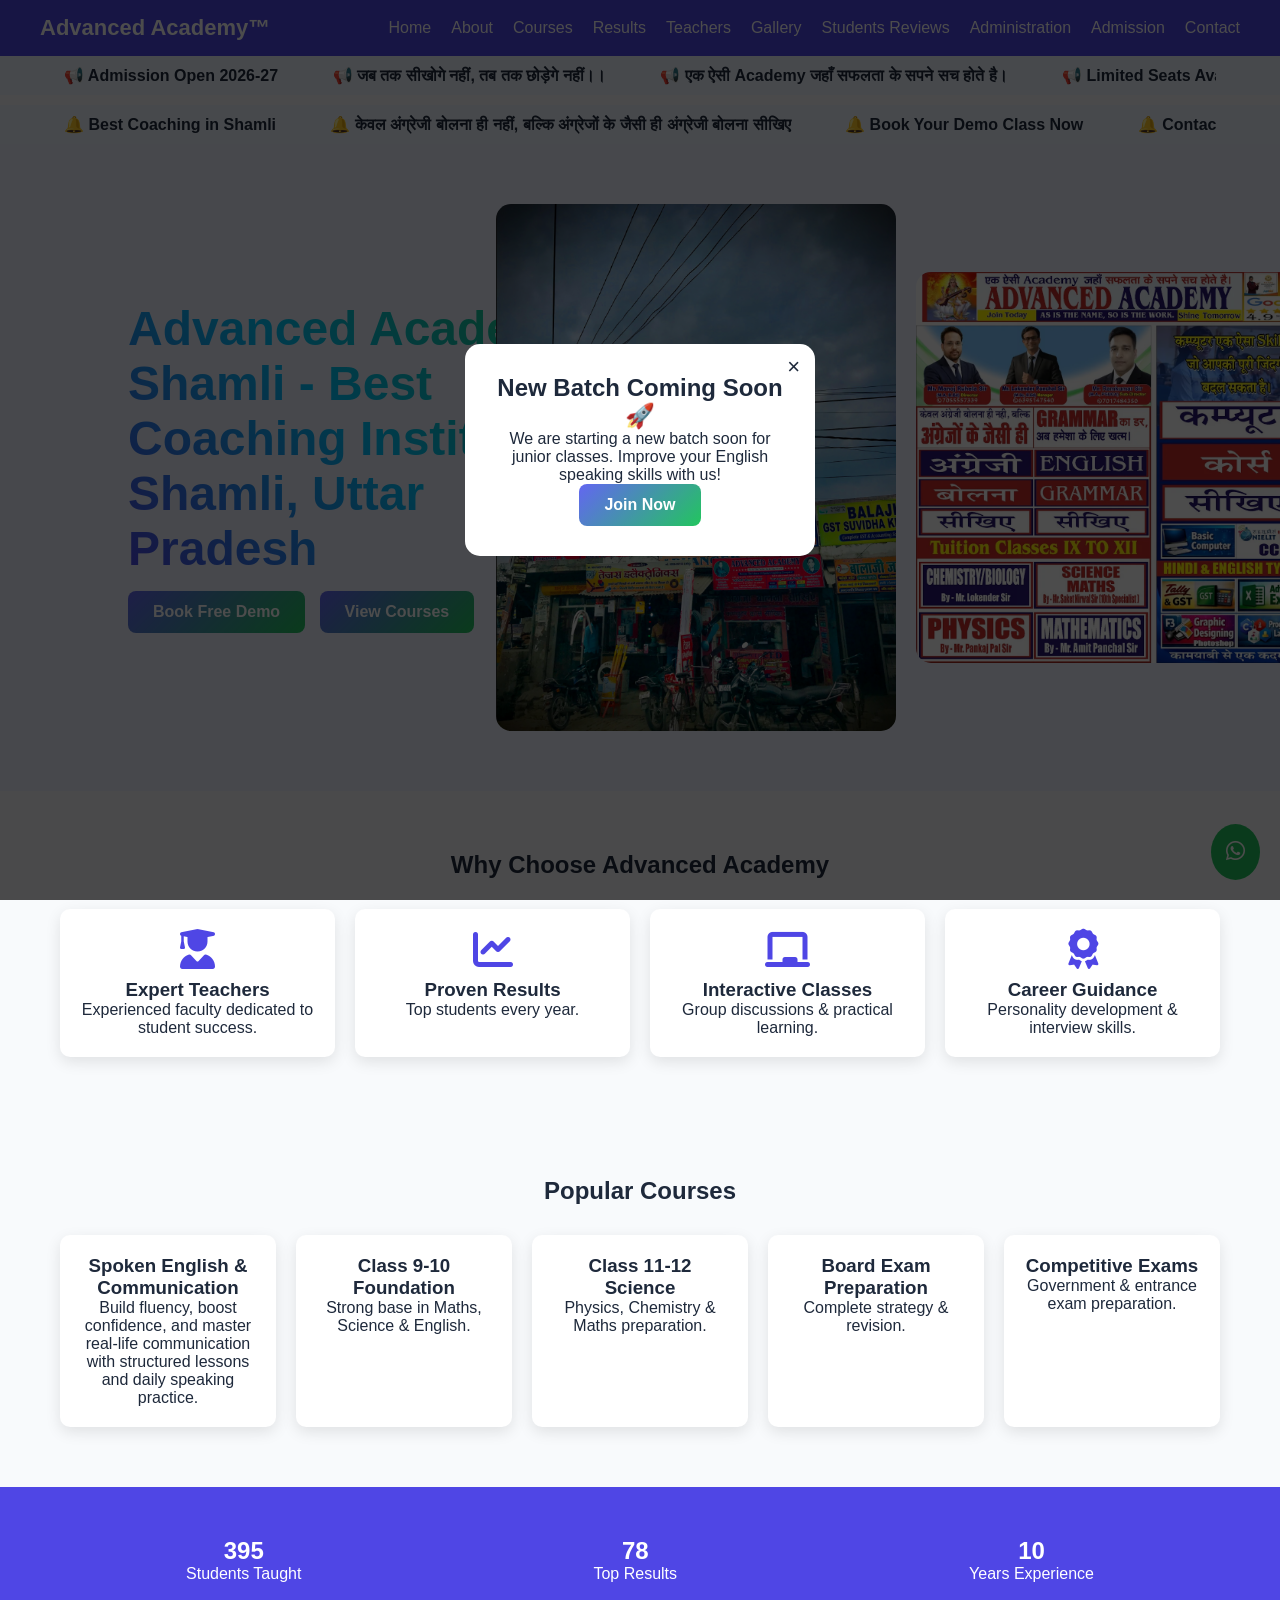
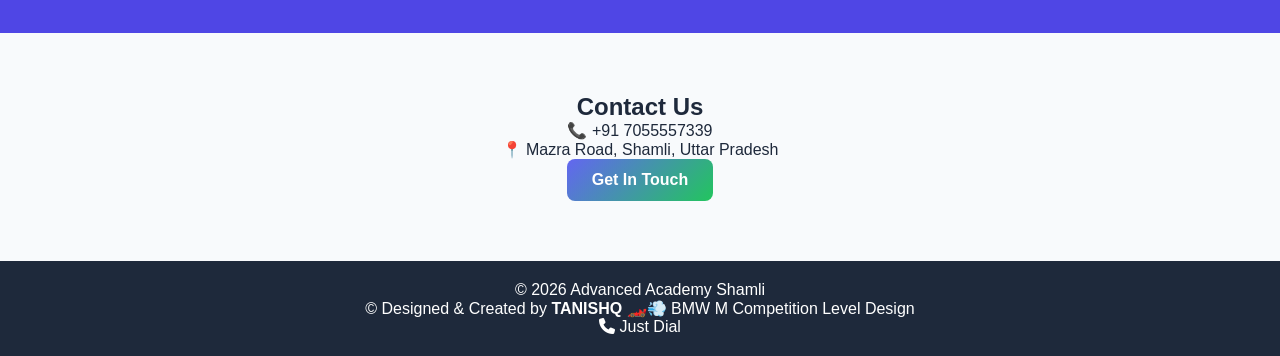
==== index.html @ 12f502f5 "Update index.html" ====
<!DOCTYPE html>
<html lang="en">
<head>
<meta charset="UTF-8">
<meta name="viewport" content="width=device-width, initial-scale=1.0">

<meta name="description" content="Advanced Academy Shamli - Best coaching institute for classes 9 to 12 and competitive exams.">

<meta name="google-site-verification" content="OuYR-eu_5xxOOorzbn_TP1UIHD2GacmE6KH_-RIIfJg" />
<link rel="icon" href="cropped%20(1).jpg" type="image/jpeg">
<link rel="stylesheet" href="css/style.css">
<link rel="stylesheet" href="https://cdnjs.cloudflare.com/ajax/libs/font-awesome/6.5.0/css/all.min.css">

<title>Advanced Academy Shamli™</title>

<style>

/* ===== GLOBAL ===== */
body {
  font-family: 'Poppins', sans-serif;
  scroll-behavior: smooth;
}

/* ===== NAVBAR GLASS ===== */
.navbar {
  background: #4F46E5;
  backdrop-filter: none;
}

/* ===== BUTTON UPGRADE ===== */
.btn {
  background: linear-gradient(135deg,#6366F1,#22C55E);
  color: #fff;
  border: none;
  transition: 0.3s;
}
.btn:hover {
  transform: scale(1.05);
  box-shadow: 0 10px 25px rgba(0,0,0,0.3);
}

/* ===== CARD HOVER ===== */
.card, .course-card {
  transition: 0.3s;
}
.card:hover, .course-card:hover {
  transform: translateY(-8px);
  box-shadow: 0 15px 30px rgba(0,0,0,0.2);
}

/* ===== HERO ANIMATION ===== */
.hero-text {
  animation: fadeUp 1s ease;
}
@keyframes fadeUp {
  from {opacity:0; transform:translateY(30px);}
  to {opacity:1; transform:translateY(0);}
}

/* ===== POPUP ===== */
.ad-popup {
  position: fixed;
  top: 0;
  left: 0;
  width: 100%;
  height: 100%;
  background: rgba(0,0,0,0.7);
  display: none;
  justify-content: center;
  align-items: center;
  z-index: 9999;
}
.ad-box {
  background: #fff;
  padding: 30px;
  border-radius: 15px;
  width: 350px;
  text-align: center;
  position: relative;
  animation: popupFade 0.5s ease;
}
.close-btn {
  position: absolute;
  top: 10px;
  right: 15px;
  font-size: 22px;
  cursor: pointer;
}
@keyframes popupFade {
  from {transform: scale(0.7); opacity: 0;}
  to {transform: scale(1); opacity: 1;}
}

</style>

</head>

<body>

<!-- QUANTUM LOADER -->
<div id="quantum-loader">
<h1>Advanced Academy Loading...</h1>
</div>

<!-- NAVBAR -->
<header>
<nav class="navbar">
<div class="logo">Advanced Academy™</div>

<ul class="nav-links">
<li><a href="index.html">Home</a></li>
<li><a href="about.html">About</a></li>
<li><a href="courses.html">Courses</a></li>
<li><a href="results.html">Results</a></li>
<li><a href="teachers.html">Teachers</a></li>
<li><a href="gallery.html">Gallery</a></li>
<li><a href="reviews.html">Students Reviews</a></li>
<li><a href="Administration.html">Administration</a></li>
<li><a href="admission.html">Admission</a></li>
<li><a href="contact.html">Contact</a></li>
</ul>

<div class="hamburger"><i class="fas fa-bars"></i></div>
</nav>
</header>

<!-- TICKER -->
<div class="ticker-wrapper top">
<div class="ticker left">
<div class="ticker-track">
<span>📢 Admission Open 2026-27</span>
<span>📢 जब तक सीखोगे नहीं, तब तक छोड़ेगे नहीं।।</span>
<span>📢 एक ऐसी Academy जहाँ सफलता के सपने सच होते है।</span>
<span>📢 Limited Seats Available</span>
<span>📢 English Speaking Practice Daily </span>
</div>
</div>
</div>

<div class="ticker-wrapper bottom">
<div class="ticker right">
<div class="ticker-track">
<span>🔔 Best Coaching in Shamli</span>
<span>🔔 केवल अंग्रेजी बोलना ही नहीं, बल्कि अंग्रेजों के जैसी ही अंग्रेजी बोलना सीखिए</span>
<span>🔔 Book Your Demo Class Now</span>
<span>🔔 Contact: +91 7055557339</span>
</div>
</div>
</div>

<!-- HERO -->
<section class="hero">
<div class="hero-text">
<h1>Advanced Academy Shamli - Best Coaching Institute in Shamli, Uttar Pradesh</h1>
<a href="admission.html" class="btn">Book Free Demo</a>
<a href="courses.html" class="btn secondary">View Courses</a>
</div>

<div class="hero-image">
<img src="hero.jpg.png" alt="Advanced Academy">
<img src="advanced academy 2.webp" alt="Advanced Academy">
</div>
</section>

<!-- FEATURES -->
<section class="features">
<h2>Why Choose Advanced Academy</h2>
<div class="feature-grid">
<div class="card"><i class="fas fa-user-graduate"></i><h3>Expert Teachers</h3><p>Experienced faculty dedicated to student success.</p></div>
<div class="card"><i class="fas fa-chart-line"></i><h3>Proven Results</h3><p>Top students every year.</p></div>
<div class="card"><i class="fas fa-chalkboard"></i><h3>Interactive Classes</h3><p>Group discussions & practical learning.</p></div>
<div class="card"><i class="fas fa-award"></i><h3>Career Guidance</h3><p>Personality development & interview skills.</p></div>
</div>
</section>

<!-- COURSES -->
<section class="courses">
<h2>Popular Courses</h2>
<div class="course-grid">
<div class="course-card">
<h3>Spoken English & Communication</h3>
<p>
Build fluency, boost confidence, and master real-life communication with
structured lessons and daily speaking practice.
</p>
</div>
<div class="course-card"><h3>Class 9-10 Foundation</h3><p>Strong base in Maths, Science & English.</p></div>
<div class="course-card"><h3>Class 11-12 Science</h3><p>Physics, Chemistry & Maths preparation.</p></div>
<div class="course-card"><h3>Board Exam Preparation</h3><p>Complete strategy & revision.</p></div>
<div class="course-card"><h3>Competitive Exams</h3><p>Government & entrance exam preparation.</p></div>
</div>
</section>

<!-- STATS -->
<section class="stats">
<div class="stat"><h2 class="counter" data-target="1000">0</h2><p>Students Taught</p></div>
<div class="stat"><h2 class="counter" data-target="100">0</h2><p>Top Results</p></div>
<div class="stat"><h2 class="counter" data-target="10">0</h2><p>Years Experience</p></div>
</section>

<!-- CONTACT -->
<section class="contact">
<h2>Contact Us</h2>
<p>📞 +91 7055557339</p>
<p>📍 Mazra Road, Shamli, Uttar Pradesh</p>
<a class="btn" href="contact.html">Get In Touch</a>
</section>

<!-- FOOTER -->
<footer>
<p>© 2026 Advanced Academy Shamli</p>
<p>© Designed & Created by <strong>TANISHQ</strong> 🏎️💨 BMW M Competition Level Design</p>
<div class="social">
<a href="https://www.justdial.com/Shamli/Advanced-English-Academy-Near-Post-Office-Shamli/9999PX131-X131-250630195957-W7D9_BZDET" target="_blank">
<i class="fas fa-phone"></i> Just Dial
</a>
</div>
</footer>

<!-- WHATSAPP BUTTON (PRESERVED) -->
<a href="https://wa.me/917055557339" class="whatsapp">
<i class="fab fa-whatsapp"></i>
</a>

<!-- POPUP -->
<div id="ad-popup" class="ad-popup">
  <div class="ad-box">
    <span class="close-btn">&times;</span>
    <h2>New Batch Coming Soon 🚀</h2>
    <p>
      We are starting a new batch soon for junior classes.
      Improve your English speaking skills with us!
    </p>
    <a href="admission.html" class="btn">Join Now</a>
  </div>
</div>

<!-- JS -->
<script src="js/script.js"></script>

<script>
// Loader + Popup
window.addEventListener('load', () => {

  const loader = document.getElementById('quantum-loader');
  loader.style.opacity = '0';

  setTimeout(() => {
    loader.style.display = 'none';
  }, 500);

  setTimeout(() => {
    document.getElementById('ad-popup').style.display = 'flex';
  }, 1200);
});

// Close popup
document.querySelector('.close-btn').addEventListener('click', () => {
  document.getElementById('ad-popup').style.display = 'none';
});
</script>

</body>
</html>
---- css/style.css ----
/* ===== GENERAL RESET ===== */
*{margin:0;padding:0;box-sizing:border-box;font-family:Arial,sans-serif;}
body{background:#F8FAFC;color:#1E293B;}

/* ===== LOADER ===== */
#loader{
  position:fixed;width:100%;height:100%;background:white;
  display:flex;justify-content:center;align-items:center;font-size:30px;z-index:1000;
}

/* ===== QUANTUM LOADER ===== */
#quantum-loader {
  position: fixed;
  top:0; left:0;
  width: 100%;
  height: 100%;
  background: #1e1e2f;
  display: flex;
  justify-content: center;
  align-items: center;
  z-index: 1000;
  flex-direction: column;
  color: #fff;
  font-family: 'Poppins', sans-serif;
  overflow: hidden;
  opacity: 1;
  transition: opacity 0.5s ease;
}
#quantum-loader h1 {
  font-size: 2.5rem;
  text-align: center;
  background: linear-gradient(45deg, #4F46E5, #00c6ff, #22c55e);
  background-clip: text;
  -webkit-background-clip: text;
  color: transparent;
  animation: textGlow 2s infinite alternate;
}
@keyframes textGlow {
  0% { filter: drop-shadow(0 0 5px #4F46E5); }
  50% { filter: drop-shadow(0 0 20px #00c6ff); }
  100% { filter: drop-shadow(0 0 15px #22c55e); }
}
#quantum-loader::before, #quantum-loader::after {
  content: '';
  position: absolute;
  border: 3px solid #4F46E5;
  width: 100px;
  height: 100px;
  border-radius: 50%;
  animation: spin 2s linear infinite;
}
#quantum-loader::after{
  border-color: #00c6ff;
  width:150px;height:150px;
  animation-duration:3s;
}
@keyframes spin {0%{transform:rotate(0deg);}100%{transform:rotate(360deg);}}

/* ===== NAVBAR ===== */
.navbar{display:flex;justify-content:space-between;align-items:center;padding:15px 40px;background:#4F46E5;color:white;position:sticky;top:0;z-index:100;}
.logo{font-size:22px;font-weight:bold;}
.nav-links{display:flex;list-style:none;z-index:99;}
.nav-links li{margin-left:20px;}
.nav-links a{color:white;text-decoration:none;position:relative;}
.nav-links a::after{content:'';width:0%;height:2px;background:white;position:absolute;left:0;bottom:-5px;transition:0.3s;}
.nav-links a:hover::after{width:100%;}
.hamburger{display:none;font-size:28px;cursor:pointer;color:white;}

/* ===== HERO SECTION ===== */
.hero {display:flex;align-items:center;justify-content:space-between;padding:60px 10%;gap:40px;background:#EEF2FF;flex-wrap:wrap;position:relative;}
.hero-text {flex:1 1 400px;max-width:500px;}
.hero-text h1 {
  font-size:48px;margin-bottom:15px;
  background: linear-gradient(45deg,#4F46E5,#00c6ff,#22c55e);
  -webkit-background-clip:text;color:transparent;
  animation:textGlow 2s infinite alternate;
}
.hero-image {flex:1 1 400px;display:flex;justify-content:center;align-items:center;gap:20px;}
.hero-image img {width:100%;max-width:400px;border-radius:15px;transition:0.3s;}
.hero-image img:hover{transform:scale(1.03);}

/* ===== TICKER ===== */
.ticker-wrapper{overflow:hidden;padding:10px 5%;background:#EFF6FF;width:100%;position:relative;z-index:1;}
.ticker-wrapper.top{margin-bottom:10px;}
.ticker-wrapper.bottom{margin-top:10px;}
.ticker{width:100%;overflow:hidden;white-space:nowrap;}
.ticker-track{display:inline-block;animation:scroll-left 30s linear infinite;}
.ticker.left .ticker-track{animation-direction:normal;}
.ticker.right .ticker-track{animation-direction:reverse;}
.ticker span{display:inline-block;margin-right:50px;font-weight:bold;color:#1E293B;}
@keyframes scroll-left{0%{transform:translateX(100%);}100%{transform:translateX(-100%);}}

/* ===== BUTTONS ===== */
.btn{display:inline-block;background:#4F46E5;color:white;padding:12px 25px;border-radius:8px;text-decoration:none;font-weight:bold;transition:0.3s;}
.btn:hover{background:#4338CA;}
.secondary{background:#0EA5E9;margin-left:10px;}
.secondary:hover{background:#0284C7;}

/* ===== FEATURES / COURSES ===== */
.features,.courses{padding:60px;text-align:center;}
.feature-grid,.course-grid{display:grid;grid-template-columns:repeat(auto-fit,minmax(200px,1fr));gap:20px;margin-top:30px;}
.card,.course-card{background:white;padding:20px;border-radius:10px;box-shadow:0 5px 15px rgba(0,0,0,0.1);transition:0.3s;}
.card:hover,.course-card:hover{transform:translateY(-8px);box-shadow:0 10px 25px rgba(0,0,0,0.15);}
.card i{font-size:40px;color:#4F46E5;margin-bottom:10px;}

/* ===== STATS ===== */
.stats{display:flex;justify-content:space-around;padding:50px;background:#4F46E5;color:white;text-align:center;flex-wrap:wrap;gap:20px;}

/* ===== CONTACT / FOOTER ===== */
.contact{padding:60px;text-align:center;}
footer{background:#1E293B;color:white;text-align:center;padding:20px;}
footer a{color:white;text-decoration:none;margin:0 10px;}

/* ===== WHATSAPP ===== */
.whatsapp{position:fixed;bottom:20px;right:20px;background:#22C55E;color:white;padding:15px;border-radius:50%;font-size:22px;animation:float 2s infinite;}
@keyframes float{0%{transform:translateY(0);}50%{transform:translateY(-8px);}100%{transform:translateY(0);}}

/* ===== FACULTY ===== */
.faculty{padding:60px 20px;text-align:center;background:linear-gradient(to right,#eef2f3,#ffffff);}
.faculty h2{font-size:34px;margin-bottom:40px;font-weight:bold;letter-spacing:1px;}
.faculty-grid{display:grid;grid-template-columns:repeat(auto-fit,minmax(260px,1fr));gap:25px;}
.faculty-card{background:rgba(255,255,255,0.9);backdrop-filter:blur(8px);border-radius:15px;overflow:hidden;box-shadow:0 6px 20px rgba(0,0,0,0.12);transition:0.5s;position:relative;opacity:0;transform:translateY(30px);animation:fadeUp 0.8s forwards;}
.faculty-card:nth-child(1){animation-delay:0.2s;}
.faculty-card:nth-child(2){animation-delay:0.4s;}
.faculty-card:nth-child(3){animation-delay:0.6s;}
@keyframes fadeUp{to{opacity:1;transform:translateY(0);}}
.faculty-card img{width:100%;max-width:400px;height:400px;object-fit:contain;object-position:center center;border-bottom:3px solid #007bff;border-radius:15px 15px 0 0;transition:0.4s;}
.faculty-card img:hover{transform:scale(1.05);}
.faculty-card h3{margin:15px 0 5px;font-size:20px;font-weight:bold;}
.faculty-card p{padding:0 15px 20px;font-size:14px;color:#555;line-height:1.6;}
.director{grid-column:span 2;background:linear-gradient(135deg,#007bff,#00c6ff);color:#fff;}
.director h3,.director p{color:#fff;}
.badge{position:absolute;top:15px;left:15px;background:gold;color:#000;padding:5px 12px;font-size:12px;border-radius:20px;font-weight:bold;}

/* ===== ABOUT / RESULTS ===== */
.about-section{max-width:1000px;margin:0 auto;padding:50px 20px;font-family:'Roboto',sans-serif;color:#222;}
.about-section h1{text-align:center;font-family:'Poppins',sans-serif;font-size:2.8rem;margin-bottom:50px;color:#111;}
.about-box{position:relative;background:#fff;padding:35px 30px;border-radius:20px;box-shadow:0 8px 20px rgba(0,0,0,0.1);margin:30px 0;transition:transform 0.4s,box-shadow 0.4s;overflow:hidden;}
.about-box:hover{transform:translateY(-8px);box-shadow:0 15px 40px rgba(0,0,0,0.25);}
.rgb-light{width:18px;height:18px;border-radius:50%;position:absolute;top:20px;right:20px;background:red;box-shadow:0 0 15px red,0 0 30px red;animation:rgbBlink 2s infinite,rgbGlow 2s infinite;}
@keyframes rgbBlink{0%{background:red;}33%{background:green;}66%{background:blue;}100%{background:red;}}
@keyframes rgbGlow{0%{box-shadow:0 0 15px red,0 0 30px red;}33%{box-shadow:0 0 15px green,0 0 30px green;}66%{box-shadow:0 0 15px blue,0 0 30px blue;}100%{box-shadow:0 0 15px red,0 0 30px red;}}
.about-box h2{margin-bottom:15px;font-family:'Poppins',sans-serif;color:#111;}
.about-box p{line-height:1.7;font-size:16.5px;color:#333;}
.fade-in{opacity:0;transform:translateY(30px);animation:fadeInUp 1s forwards;}
.fade-in:nth-child(1){animation-delay:0.2s;}
.fade-in:nth-child(2){animation-delay:0.4s;}
.fade-in:nth-child(3){animation-delay:0.6s;}
.fade-in:nth-child(4){animation-delay:0.8s;}
.fade-in:nth-child(5){animation-delay:1s;}
@keyframes fadeInUp{to{opacity:1;transform:translateY(0);}}

.results-coming-soon{max-width:900px;margin:0 auto;padding:40px 20px;text-align:center;font-family:'Arial',sans-serif;}
.banner h1{font-size:2.5rem;color:#1a1a1a;margin-bottom:10px;}
.banner .intro{font-size:1rem;color:#555;margin-bottom:30px;}
.blinking-lights .light{display:inline-block;width:15px;height:15px;margin:0 5px;border-radius:50%;background-color:red;animation:blink 1s infinite alternate;}
.blinking-lights .blue{background-color:blue;animation-delay:0.5s;}
@keyframes blink{0%{opacity:0.2;transform:scale(0.8);}50%{opacity:1;transform:scale(1.2);}100%{opacity:0.2;transform:scale(0.8);}}
.results-grid{display:grid;grid-template-columns:repeat(auto-fit,minmax(200px,1fr));gap:20px;}
.result-card{background:#f5f5f5;padding:25px 15px;border-radius:12px;box-shadow:0 4px 15px rgba(0,0,0,0.1);transition:transform 0.3s ease,box-shadow 0.3s ease;}
.result-card.placeholder{opacity:0.6;font-style:italic;color:#999;}
.result-card:hover{transform:translateY(-5px);box-shadow:0 6px 20px rgba(0,0,0,0.15);}
.result-card h3{margin-bottom:10px;color:#333;font-size:1.4rem;}
.result-card .score{font-weight:bold;color:#007BFF;font-size:1.2rem;}
.result-card .remark{margin-top:8px;font-size:0.95rem;color:#666;}

/* ===== MOBILE FIX ===== */
@media(max-width:768px){
  .hero{flex-direction:column;text-align:center;padding:40px 5%;}
  .hero-image img{width:100%;margin-top:20px;}
  .nav-links{flex-direction:column;background:#4F46E5;position:absolute;top:60px;right:-100%;width:220px;transition:0.3s;}
  .nav-links.active{right:0;}
  .nav-links li{margin:15px 0;}
  .hamburger{display:block;}
  .ticker-track{animation-duration:25s;}
  .ticker span{margin-right:30px;font-size:14px;}
  .faculty-card img{height:300px;}
  .director{grid-column:span 1;}
}
/* Hover lift animation */
.faculty-card:hover {
  transform: translateY(-8px);
  box-shadow: 0 12px 20px rgba(0,0,0,0.2);
}

/* Smooth transition */
.faculty-card {
  transition: all 0.3s ease;
}

/* Director Golden Upgrade */
.faculty-card.director {
  background: linear-gradient(135deg, #FFD700, #FFC107);
  color: #333;
}

.faculty-card.director .badge {
  background: #333;
  color: #FFD700;
  font-weight: bold;
}
/* Image zoom */
.faculty-card:hover img {
  transform: scale(1.05);
  transition: 0.3s;
}
/* Hero Director Card */
.faculty-card.hero {
  background: linear-gradient(135deg, #FFD700, #FFC107); /* golden gradient */
  color: #333;
  position: relative;
  border-radius: 20px;
  padding: 40px 30px;
  box-shadow: 0 10px 30px rgba(255, 215, 0, 0.6), 0 0 60px rgba(255, 215, 0, 0.2);
  transition: transform 0.4s, box-shadow 0.4s;
}

/* Hover effect */
.faculty-card.hero:hover {
  transform: scale(1.05) translateY(-10px);
  box-shadow: 0 15px 40px rgba(255, 215, 0, 0.8), 0 0 80px rgba(255, 215, 0, 0.3);
}

/* Crown Icon */
.faculty-card.hero .crown {
  position: absolute;
  top: -20px;
  left: 50%;
  transform: translateX(-50%);
  font-size: 2rem;
  color: #FFD700;
  text-shadow: 0 0 8px #FFD700;
  animation: crown-bounce 2s infinite;
}

/* Crown Bounce Animation */
@keyframes crown-bounce {
  0%, 100% { transform: translateX(-50%) translateY(0); }
  50% { transform: translateX(-50%) translateY(-8px); }
}

/* Badge adjustment */
.faculty-card.hero .badge {
  background: #333;
  color: #FFD700;
  font-weight: bold;
  margin-top: 15px;
}

/* Text alignment */
.faculty-card.hero p {
  color: #333;
  line-height: 1.5;
  margin-top: 10px;
}
/* ===== DIRECTOR CARD HIGHLIGHT ===== */
.faculty-card.director.hero {
  background: linear-gradient(135deg, #FFD700, #FFC107); /* golden gradient */
  color: #333;
  position: relative;
  border-radius: 20px;
  padding: 30px 20px;
  box-shadow: 0 10px 30px rgba(255, 215, 0, 0.6), 0 0 60px rgba(255, 215, 0, 0.2);
  transition: transform 0.4s, box-shadow 0.4s;
}

/* Hover effect for Director card */
.faculty-card.director.hero:hover {
  transform: scale(1.05) translateY(-10px);
  box-shadow: 0 15px 40px rgba(255, 215, 0, 0.8), 0 0 80px rgba(255, 215, 0, 0.3);
}

/* Crown Icon */
.faculty-card.director.hero .crown {
  position: absolute;
  top: -20px;
  left: 50%;
  transform: translateX(-50%);
  font-size: 2rem;
  color: #FFD700;
  text-shadow: 0 0 8px #FFD700;
  animation: crown-bounce 2s infinite;
}

/* Crown Bounce Animation */
@keyframes crown-bounce {
  0%, 100% { transform: translateX(-50%) translateY(0); }
  50% { transform: translateX(-50%) translateY(-8px); }
}

/* Badge for Director */
.faculty-card.director.hero .badge {
  background: #333;
  color: #FFD700;
  font-weight: bold;
  margin-top: 15px;
}
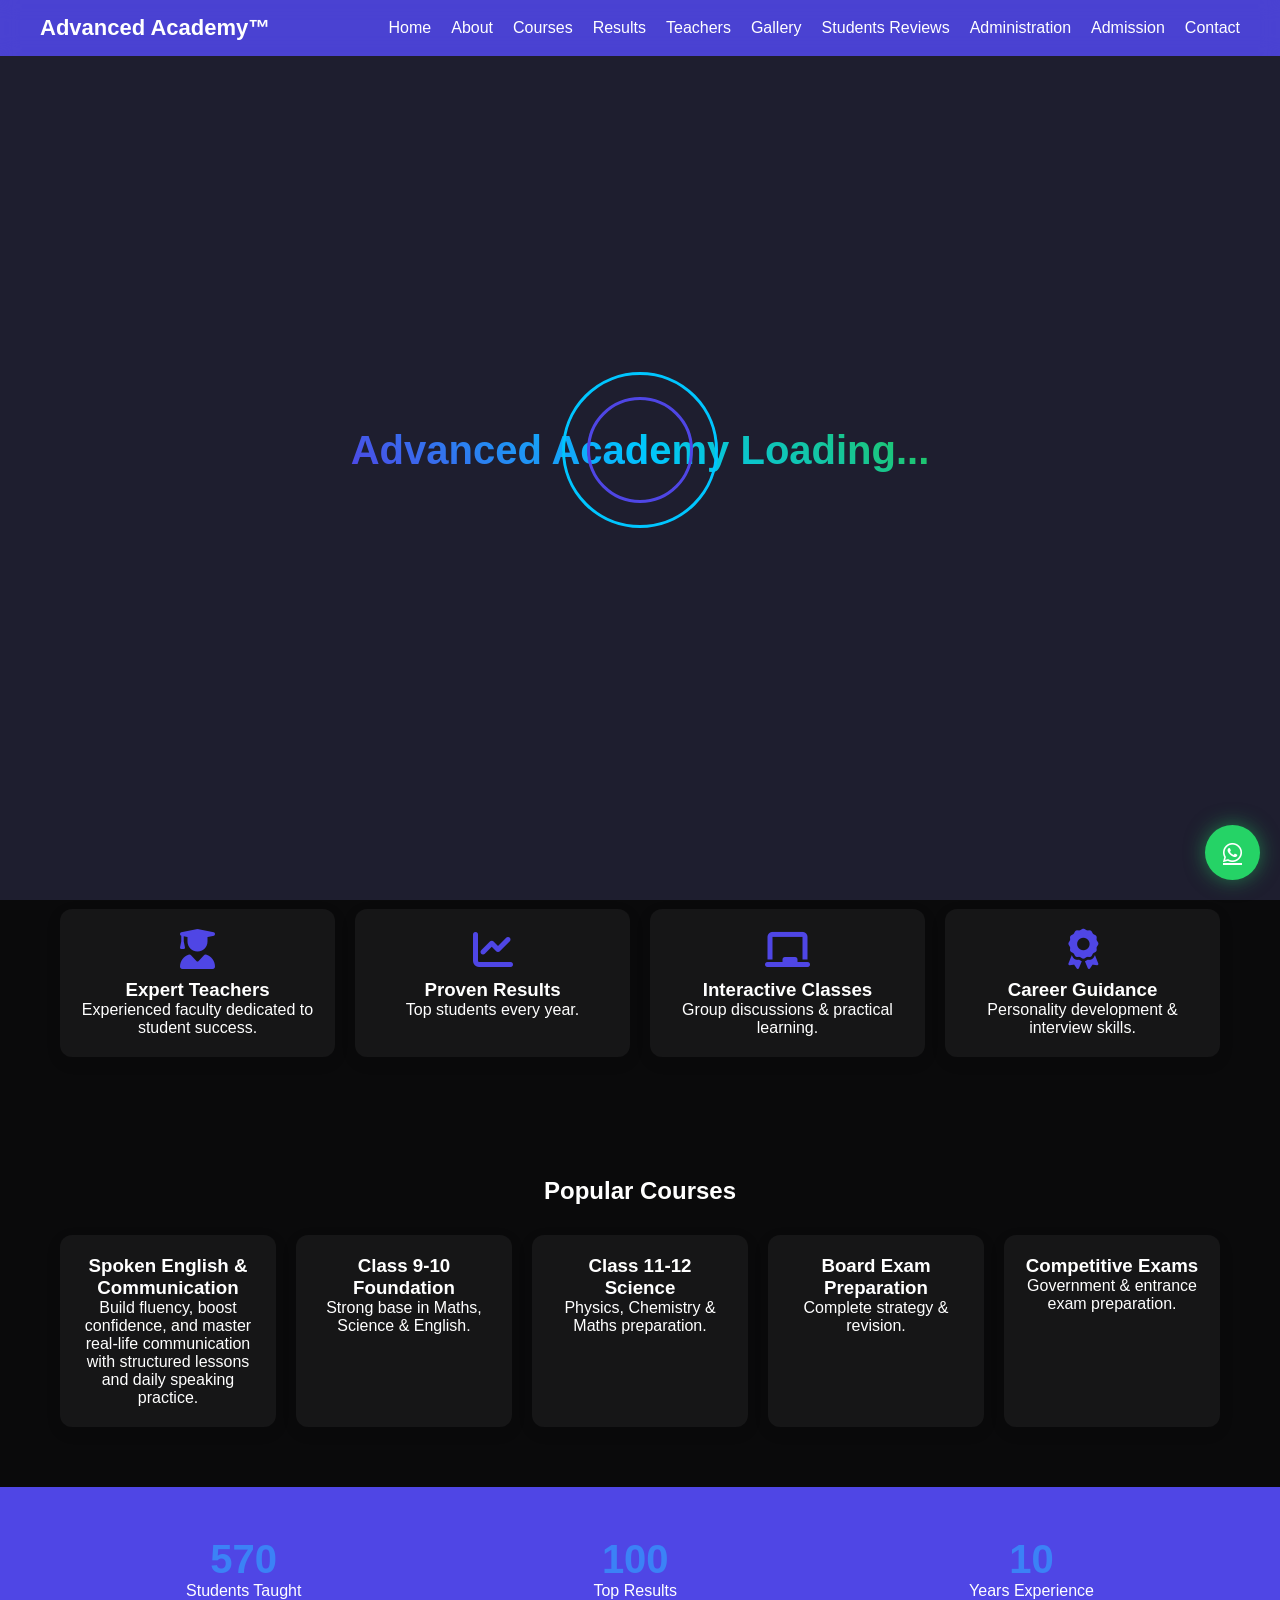
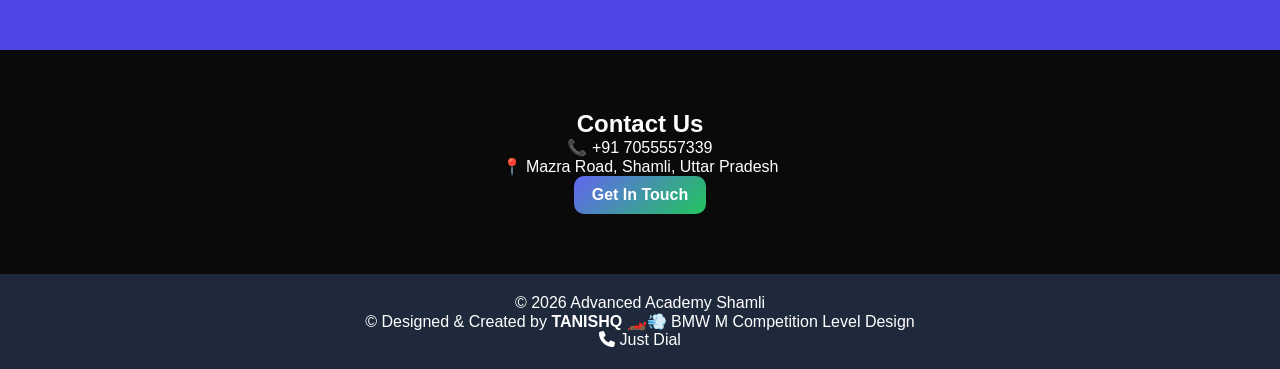
==== commit 176551ff: "Update index.html" ====
--- a/index.html
+++ b/index.html
@@ -7,6 +7,7 @@
 <meta name="description" content="Advanced Academy Shamli - Best coaching institute for classes 9 to 12 and competitive exams.">
 
 <meta name="google-site-verification" content="OuYR-eu_5xxOOorzbn_TP1UIHD2GacmE6KH_-RIIfJg" />
+
 <link rel="icon" href="cropped%20(1).jpg" type="image/jpeg">
 <link rel="stylesheet" href="css/style.css">
 <link rel="stylesheet" href="https://cdnjs.cloudflare.com/ajax/libs/font-awesome/6.5.0/css/all.min.css">
@@ -15,61 +16,104 @@
 
 <style>
 
-/* ===== GLOBAL ===== */
+/* =========================
+   LEVEL 10 VISUAL UPGRADE ONLY
+   (NO DATA CHANGED)
+========================= */
+
 body {
   font-family: 'Poppins', sans-serif;
   scroll-behavior: smooth;
-}
-
-/* ===== NAVBAR GLASS ===== */
+  background: #0A0A0B;
+  color: #fff;
+  margin: 0;
+}
+
+/* ===== LIGHTNING BACKGROUND (NEW ONLY VISUAL) ===== */
+.lightning-bg {
+  position: fixed;
+  inset: 0;
+  background:
+    radial-gradient(circle at 20% 20%, rgba(59,130,246,0.12), transparent 40%),
+    radial-gradient(circle at 80% 60%, rgba(34,197,94,0.08), transparent 40%);
+  animation: bgPulse 8s ease-in-out infinite alternate;
+  z-index: 0;
+}
+
+@keyframes bgPulse {
+  0% { transform: scale(1); }
+  100% { transform: scale(1.05); }
+}
+
+/* ===== FLOATING LIGHT STRIP ===== */
+.lightning-strip {
+  position: fixed;
+  inset: 0;
+  background: linear-gradient(120deg, transparent, rgba(59,130,246,0.06), transparent);
+  animation: moveLight 7s linear infinite;
+  z-index: 0;
+}
+
+@keyframes moveLight {
+  0% { transform: translateX(-100%); }
+  100% { transform: translateX(100%); }
+}
+
+/* ===== NAVBAR (ONLY UPGRADE LOOK) ===== */
 .navbar {
-  background: #4F46E5;
-  backdrop-filter: none;
-}
-
-/* ===== BUTTON UPGRADE ===== */
+  background: rgba(79,70,229,0.9);
+  backdrop-filter: blur(10px);
+  position: sticky;
+  top: 0;
+  z-index: 1000;
+}
+
+/* ===== BUTTON (UPGRADED LOOK ONLY) ===== */
 .btn {
   background: linear-gradient(135deg,#6366F1,#22C55E);
   color: #fff;
   border: none;
   transition: 0.3s;
+  border-radius: 10px;
+  padding: 10px 18px;
 }
 .btn:hover {
   transform: scale(1.05);
   box-shadow: 0 10px 25px rgba(0,0,0,0.3);
 }
 
-/* ===== CARD HOVER ===== */
+/* ===== CARDS (PRESERVE STRUCTURE) ===== */
 .card, .course-card {
   transition: 0.3s;
+  background: #161617;
+  border-radius: 12px;
 }
 .card:hover, .course-card:hover {
   transform: translateY(-8px);
-  box-shadow: 0 15px 30px rgba(0,0,0,0.2);
-}
-
-/* ===== HERO ANIMATION ===== */
+  box-shadow: 0 15px 30px rgba(59,130,246,0.15);
+}
+
+/* ===== HERO ANIMATION ONLY ===== */
 .hero-text {
   animation: fadeUp 1s ease;
 }
+
 @keyframes fadeUp {
   from {opacity:0; transform:translateY(30px);}
   to {opacity:1; transform:translateY(0);}
 }
 
-/* ===== POPUP ===== */
+/* ===== POPUP (UNCHANGED STRUCTURE, BETTER LOOK) ===== */
 .ad-popup {
   position: fixed;
-  top: 0;
-  left: 0;
-  width: 100%;
-  height: 100%;
+  inset: 0;
   background: rgba(0,0,0,0.7);
   display: none;
   justify-content: center;
   align-items: center;
   z-index: 9999;
 }
+
 .ad-box {
   background: #fff;
   padding: 30px;
@@ -79,6 +123,12 @@
   position: relative;
   animation: popupFade 0.5s ease;
 }
+
+@keyframes popupFade {
+  from {transform: scale(0.7); opacity: 0;}
+  to {transform: scale(1); opacity: 1;}
+}
+
 .close-btn {
   position: absolute;
   top: 10px;
@@ -86,9 +136,38 @@
   font-size: 22px;
   cursor: pointer;
 }
-@keyframes popupFade {
-  from {transform: scale(0.7); opacity: 0;}
-  to {transform: scale(1); opacity: 1;}
+
+/* ===== COUNTER (ONLY SMOOTH VISUAL ENHANCEMENT) ===== */
+.counter {
+  font-size: 40px;
+  color: #3B82F6;
+}
+
+/* ===== WHATSAPP (PRESERVED EXACT POSITION) ===== */
+.whatsapp {
+  position: fixed;
+  bottom: 20px;
+  right: 20px;
+  background: #25D366;
+  width: 55px;
+  height: 55px;
+  border-radius: 50%;
+  display: flex;
+  align-items: center;
+  justify-content: center;
+  z-index: 99999;
+  box-shadow: 0 0 20px rgba(37,211,102,0.5);
+}
+
+/* ===== MOBILE FIX ONLY ===== */
+@media(max-width:768px){
+  .hero-image img {
+    width: 90%;
+  }
+
+  .navbar {
+    font-size: 14px;
+  }
 }
 
 </style>
@@ -97,12 +176,16 @@
 
 <body>
 
-<!-- QUANTUM LOADER -->
+<!-- LIGHTNING BACKGROUND (NEW ONLY) -->
+<div class="lightning-bg"></div>
+<div class="lightning-strip"></div>
+
+<!-- QUANTUM LOADER (UNCHANGED) -->
 <div id="quantum-loader">
 <h1>Advanced Academy Loading...</h1>
 </div>
 
-<!-- NAVBAR -->
+<!-- NAVBAR (UNCHANGED DATA) -->
 <header>
 <nav class="navbar">
 <div class="logo">Advanced Academy™</div>
@@ -147,9 +230,9 @@
 </div>
 </div>
 </div>
-
-<!-- HERO -->
+<!-- HERO (UNCHANGED TEXT) -->
 <section class="hero">
+
 <div class="hero-text">
 <h1>Advanced Academy Shamli - Best Coaching Institute in Shamli, Uttar Pradesh</h1>
 <a href="admission.html" class="btn">Book Free Demo</a>
@@ -160,9 +243,10 @@
 <img src="hero.jpg.png" alt="Advanced Academy">
 <img src="advanced academy 2.webp" alt="Advanced Academy">
 </div>
-</section>
-
-<!-- FEATURES -->
+
+</section>
+
+<!-- FEATURES (UNCHANGED DATA) -->
 <section class="features">
 <h2>Why Choose Advanced Academy</h2>
 <div class="feature-grid">
@@ -173,17 +257,15 @@
 </div>
 </section>
 
-<!-- COURSES -->
+<!-- COURSES (UNCHANGED DATA) -->
 <section class="courses">
 <h2>Popular Courses</h2>
 <div class="course-grid">
 <div class="course-card">
 <h3>Spoken English & Communication</h3>
-<p>
-Build fluency, boost confidence, and master real-life communication with
-structured lessons and daily speaking practice.
-</p>
-</div>
+<p>Build fluency, boost confidence, and master real-life communication with structured lessons and daily speaking practice.</p>
+</div>
+
 <div class="course-card"><h3>Class 9-10 Foundation</h3><p>Strong base in Maths, Science & English.</p></div>
 <div class="course-card"><h3>Class 11-12 Science</h3><p>Physics, Chemistry & Maths preparation.</p></div>
 <div class="course-card"><h3>Board Exam Preparation</h3><p>Complete strategy & revision.</p></div>
@@ -191,14 +273,27 @@
 </div>
 </section>
 
-<!-- STATS -->
+<!-- STATS (COUNTER ADDED ONLY VISUAL LOGIC) -->
 <section class="stats">
-<div class="stat"><h2 class="counter" data-target="1000">0</h2><p>Students Taught</p></div>
-<div class="stat"><h2 class="counter" data-target="100">0</h2><p>Top Results</p></div>
-<div class="stat"><h2 class="counter" data-target="10">0</h2><p>Years Experience</p></div>
-</section>
-
-<!-- CONTACT -->
+
+<div class="stat">
+<h2 class="counter" data-target="1000">0</h2>
+<p>Students Taught</p>
+</div>
+
+<div class="stat">
+<h2 class="counter" data-target="100">0</h2>
+<p>Top Results</p>
+</div>
+
+<div class="stat">
+<h2 class="counter" data-target="10">0</h2>
+<p>Years Experience</p>
+</div>
+
+</section>
+
+<!-- CONTACT (UNCHANGED DATA) -->
 <section class="contact">
 <h2>Contact Us</h2>
 <p>📞 +91 7055557339</p>
@@ -206,10 +301,11 @@
 <a class="btn" href="contact.html">Get In Touch</a>
 </section>
 
-<!-- FOOTER -->
+<!-- FOOTER (UNCHANGED EXACT DATA) -->
 <footer>
 <p>© 2026 Advanced Academy Shamli</p>
 <p>© Designed & Created by <strong>TANISHQ</strong> 🏎️💨 BMW M Competition Level Design</p>
+
 <div class="social">
 <a href="https://www.justdial.com/Shamli/Advanced-English-Academy-Near-Post-Office-Shamli/9999PX131-X131-250630195957-W7D9_BZDET" target="_blank">
 <i class="fas fa-phone"></i> Just Dial
@@ -217,12 +313,12 @@
 </div>
 </footer>
 
-<!-- WHATSAPP BUTTON (PRESERVED) -->
+<!-- WHATSAPP (PRESERVED EXACT) -->
 <a href="https://wa.me/917055557339" class="whatsapp">
 <i class="fab fa-whatsapp"></i>
 </a>
 
-<!-- POPUP -->
+<!-- POPUP (UNCHANGED) -->
 <div id="ad-popup" class="ad-popup">
   <div class="ad-box">
     <span class="close-btn">&times;</span>
@@ -235,11 +331,12 @@
   </div>
 </div>
 
-<!-- JS -->
+<!-- JS (COUNTER ONLY ADDITION) -->
 <script src="js/script.js"></script>
 
 <script>
-// Loader + Popup
+
+// Loader + Popup (UNCHANGED LOGIC)
 window.addEventListener('load', () => {
 
   const loader = document.getElementById('quantum-loader');
@@ -258,6 +355,39 @@
 document.querySelector('.close-btn').addEventListener('click', () => {
   document.getElementById('ad-popup').style.display = 'none';
 });
+
+// COUNTER (ONLY ADDITION - NO DATA CHANGE)
+const counters = document.querySelectorAll('.counter');
+
+const animateCounter = (el) => {
+  const target = +el.getAttribute('data-target');
+  let count = 0;
+  const speed = target / 100;
+
+  const update = () => {
+    count += speed;
+    if (count < target) {
+      el.innerText = Math.floor(count);
+      requestAnimationFrame(update);
+    } else {
+      el.innerText = target;
+    }
+  };
+
+  update();
+};
+
+const observer = new IntersectionObserver((entries) => {
+  entries.forEach(entry => {
+    if (entry.isIntersecting) {
+      animateCounter(entry.target);
+      observer.unobserve(entry.target);
+    }
+  });
+});
+
+counters.forEach(c => observer.observe(c));
+
 </script>
 
 </body>
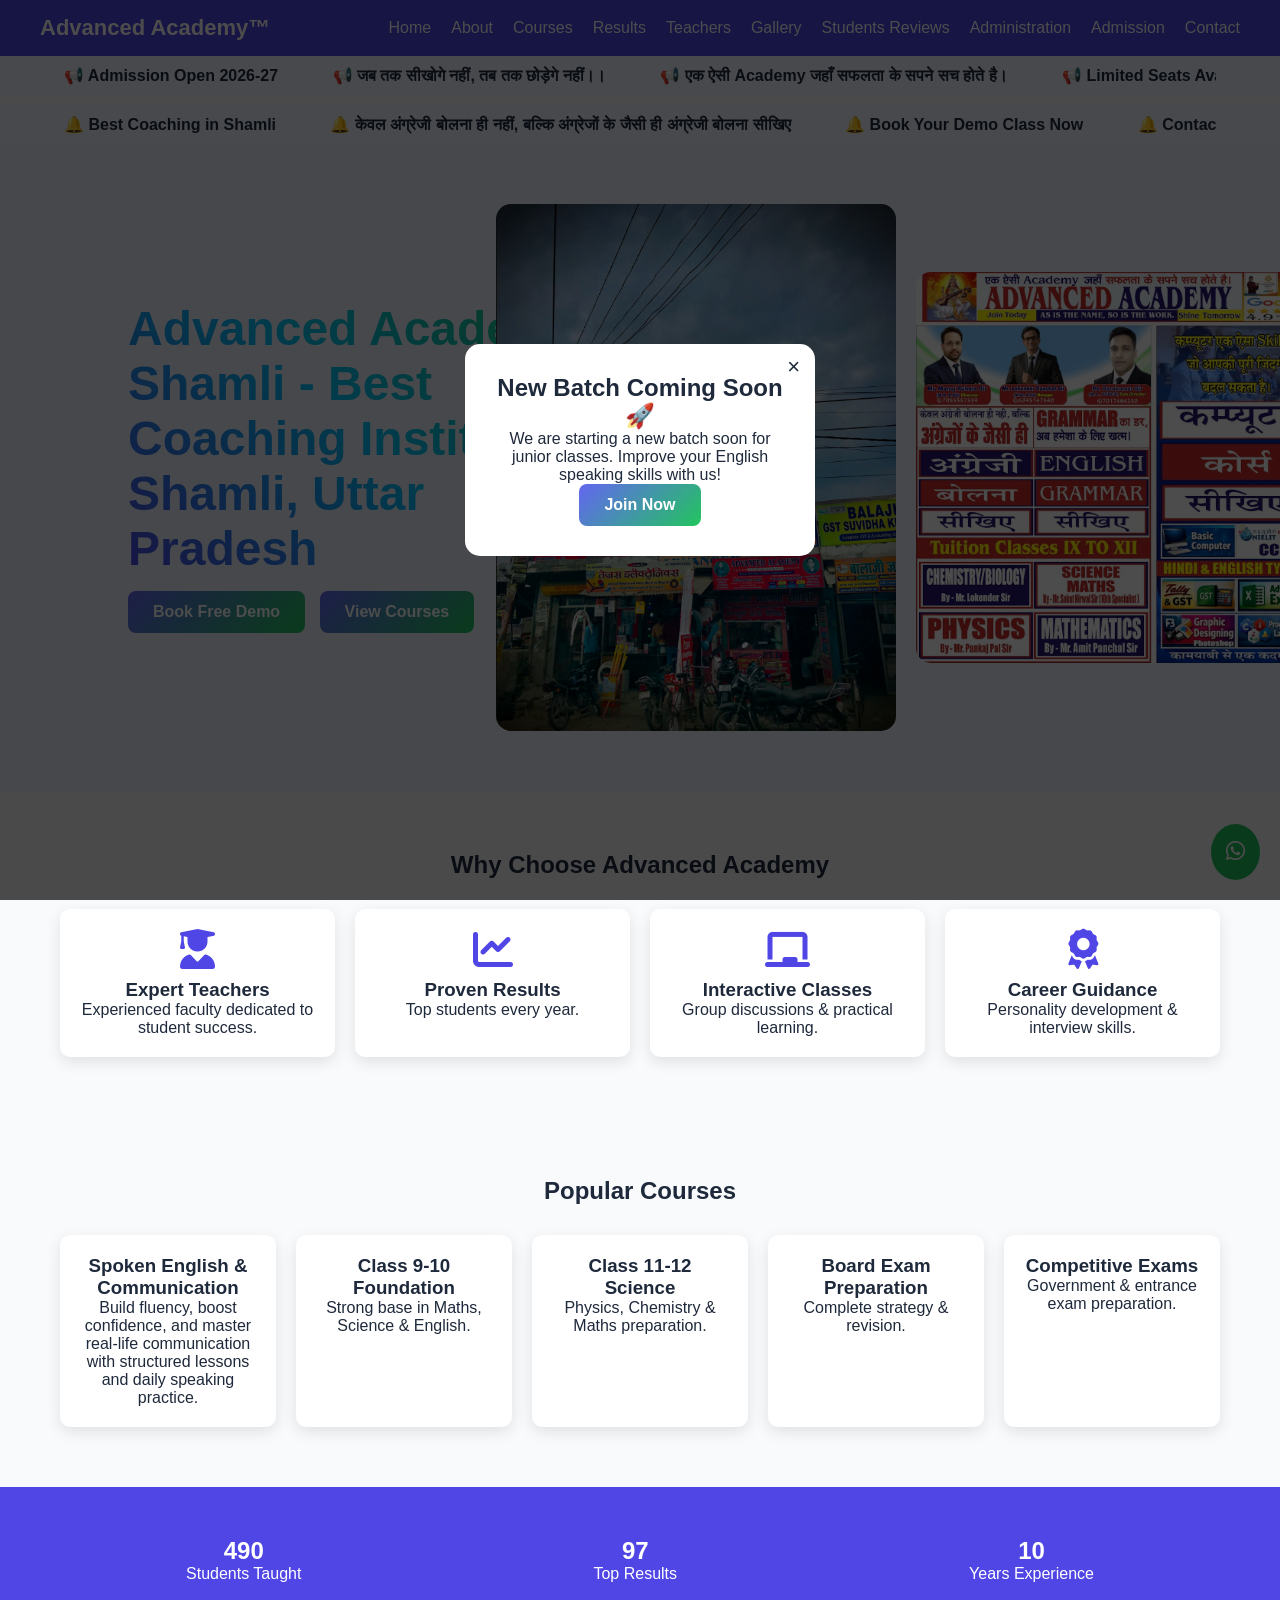
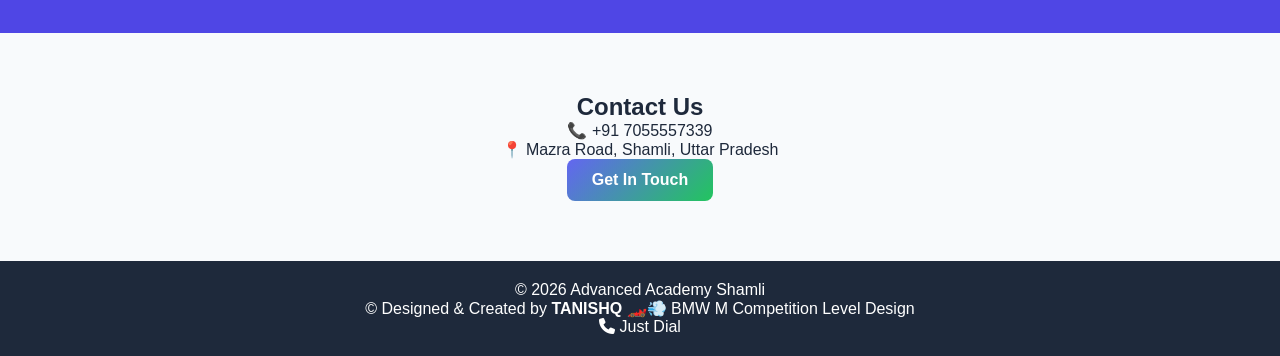
==== commit 6d9950f7: "Update index.html" ====
--- a/index.html
+++ b/index.html
@@ -7,7 +7,6 @@
 <meta name="description" content="Advanced Academy Shamli - Best coaching institute for classes 9 to 12 and competitive exams.">
 
 <meta name="google-site-verification" content="OuYR-eu_5xxOOorzbn_TP1UIHD2GacmE6KH_-RIIfJg" />
-
 <link rel="icon" href="cropped%20(1).jpg" type="image/jpeg">
 <link rel="stylesheet" href="css/style.css">
 <link rel="stylesheet" href="https://cdnjs.cloudflare.com/ajax/libs/font-awesome/6.5.0/css/all.min.css">
@@ -16,104 +15,61 @@
 
 <style>
 
-/* =========================
-   LEVEL 10 VISUAL UPGRADE ONLY
-   (NO DATA CHANGED)
-========================= */
-
+/* ===== GLOBAL ===== */
 body {
   font-family: 'Poppins', sans-serif;
   scroll-behavior: smooth;
-  background: #0A0A0B;
-  color: #fff;
-  margin: 0;
-}
-
-/* ===== LIGHTNING BACKGROUND (NEW ONLY VISUAL) ===== */
-.lightning-bg {
-  position: fixed;
-  inset: 0;
-  background:
-    radial-gradient(circle at 20% 20%, rgba(59,130,246,0.12), transparent 40%),
-    radial-gradient(circle at 80% 60%, rgba(34,197,94,0.08), transparent 40%);
-  animation: bgPulse 8s ease-in-out infinite alternate;
-  z-index: 0;
-}
-
-@keyframes bgPulse {
-  0% { transform: scale(1); }
-  100% { transform: scale(1.05); }
-}
-
-/* ===== FLOATING LIGHT STRIP ===== */
-.lightning-strip {
-  position: fixed;
-  inset: 0;
-  background: linear-gradient(120deg, transparent, rgba(59,130,246,0.06), transparent);
-  animation: moveLight 7s linear infinite;
-  z-index: 0;
-}
-
-@keyframes moveLight {
-  0% { transform: translateX(-100%); }
-  100% { transform: translateX(100%); }
-}
-
-/* ===== NAVBAR (ONLY UPGRADE LOOK) ===== */
+}
+
+/* ===== NAVBAR GLASS ===== */
 .navbar {
-  background: rgba(79,70,229,0.9);
-  backdrop-filter: blur(10px);
-  position: sticky;
-  top: 0;
-  z-index: 1000;
-}
-
-/* ===== BUTTON (UPGRADED LOOK ONLY) ===== */
+  background: #4F46E5;
+  backdrop-filter: none;
+}
+
+/* ===== BUTTON UPGRADE ===== */
 .btn {
   background: linear-gradient(135deg,#6366F1,#22C55E);
   color: #fff;
   border: none;
   transition: 0.3s;
-  border-radius: 10px;
-  padding: 10px 18px;
 }
 .btn:hover {
   transform: scale(1.05);
   box-shadow: 0 10px 25px rgba(0,0,0,0.3);
 }
 
-/* ===== CARDS (PRESERVE STRUCTURE) ===== */
+/* ===== CARD HOVER ===== */
 .card, .course-card {
   transition: 0.3s;
-  background: #161617;
-  border-radius: 12px;
 }
 .card:hover, .course-card:hover {
   transform: translateY(-8px);
-  box-shadow: 0 15px 30px rgba(59,130,246,0.15);
-}
-
-/* ===== HERO ANIMATION ONLY ===== */
+  box-shadow: 0 15px 30px rgba(0,0,0,0.2);
+}
+
+/* ===== HERO ANIMATION ===== */
 .hero-text {
   animation: fadeUp 1s ease;
 }
-
 @keyframes fadeUp {
   from {opacity:0; transform:translateY(30px);}
   to {opacity:1; transform:translateY(0);}
 }
 
-/* ===== POPUP (UNCHANGED STRUCTURE, BETTER LOOK) ===== */
+/* ===== POPUP ===== */
 .ad-popup {
   position: fixed;
-  inset: 0;
+  top: 0;
+  left: 0;
+  width: 100%;
+  height: 100%;
   background: rgba(0,0,0,0.7);
   display: none;
   justify-content: center;
   align-items: center;
   z-index: 9999;
 }
-
 .ad-box {
   background: #fff;
   padding: 30px;
@@ -123,12 +79,6 @@
   position: relative;
   animation: popupFade 0.5s ease;
 }
-
-@keyframes popupFade {
-  from {transform: scale(0.7); opacity: 0;}
-  to {transform: scale(1); opacity: 1;}
-}
-
 .close-btn {
   position: absolute;
   top: 10px;
@@ -136,38 +86,9 @@
   font-size: 22px;
   cursor: pointer;
 }
-
-/* ===== COUNTER (ONLY SMOOTH VISUAL ENHANCEMENT) ===== */
-.counter {
-  font-size: 40px;
-  color: #3B82F6;
-}
-
-/* ===== WHATSAPP (PRESERVED EXACT POSITION) ===== */
-.whatsapp {
-  position: fixed;
-  bottom: 20px;
-  right: 20px;
-  background: #25D366;
-  width: 55px;
-  height: 55px;
-  border-radius: 50%;
-  display: flex;
-  align-items: center;
-  justify-content: center;
-  z-index: 99999;
-  box-shadow: 0 0 20px rgba(37,211,102,0.5);
-}
-
-/* ===== MOBILE FIX ONLY ===== */
-@media(max-width:768px){
-  .hero-image img {
-    width: 90%;
-  }
-
-  .navbar {
-    font-size: 14px;
-  }
+@keyframes popupFade {
+  from {transform: scale(0.7); opacity: 0;}
+  to {transform: scale(1); opacity: 1;}
 }
 
 </style>
@@ -176,16 +97,12 @@
 
 <body>
 
-<!-- LIGHTNING BACKGROUND (NEW ONLY) -->
-<div class="lightning-bg"></div>
-<div class="lightning-strip"></div>
-
-<!-- QUANTUM LOADER (UNCHANGED) -->
+<!-- QUANTUM LOADER -->
 <div id="quantum-loader">
 <h1>Advanced Academy Loading...</h1>
 </div>
 
-<!-- NAVBAR (UNCHANGED DATA) -->
+<!-- NAVBAR -->
 <header>
 <nav class="navbar">
 <div class="logo">Advanced Academy™</div>
@@ -230,9 +147,9 @@
 </div>
 </div>
 </div>
-<!-- HERO (UNCHANGED TEXT) -->
+
+<!-- HERO -->
 <section class="hero">
-
 <div class="hero-text">
 <h1>Advanced Academy Shamli - Best Coaching Institute in Shamli, Uttar Pradesh</h1>
 <a href="admission.html" class="btn">Book Free Demo</a>
@@ -243,10 +160,9 @@
 <img src="hero.jpg.png" alt="Advanced Academy">
 <img src="advanced academy 2.webp" alt="Advanced Academy">
 </div>
-
-</section>
-
-<!-- FEATURES (UNCHANGED DATA) -->
+</section>
+
+<!-- FEATURES -->
 <section class="features">
 <h2>Why Choose Advanced Academy</h2>
 <div class="feature-grid">
@@ -257,15 +173,17 @@
 </div>
 </section>
 
-<!-- COURSES (UNCHANGED DATA) -->
+<!-- COURSES -->
 <section class="courses">
 <h2>Popular Courses</h2>
 <div class="course-grid">
 <div class="course-card">
 <h3>Spoken English & Communication</h3>
-<p>Build fluency, boost confidence, and master real-life communication with structured lessons and daily speaking practice.</p>
-</div>
-
+<p>
+Build fluency, boost confidence, and master real-life communication with
+structured lessons and daily speaking practice.
+</p>
+</div>
 <div class="course-card"><h3>Class 9-10 Foundation</h3><p>Strong base in Maths, Science & English.</p></div>
 <div class="course-card"><h3>Class 11-12 Science</h3><p>Physics, Chemistry & Maths preparation.</p></div>
 <div class="course-card"><h3>Board Exam Preparation</h3><p>Complete strategy & revision.</p></div>
@@ -273,27 +191,14 @@
 </div>
 </section>
 
-<!-- STATS (COUNTER ADDED ONLY VISUAL LOGIC) -->
+<!-- STATS -->
 <section class="stats">
-
-<div class="stat">
-<h2 class="counter" data-target="1000">0</h2>
-<p>Students Taught</p>
-</div>
-
-<div class="stat">
-<h2 class="counter" data-target="100">0</h2>
-<p>Top Results</p>
-</div>
-
-<div class="stat">
-<h2 class="counter" data-target="10">0</h2>
-<p>Years Experience</p>
-</div>
-
-</section>
-
-<!-- CONTACT (UNCHANGED DATA) -->
+<div class="stat"><h2 class="counter" data-target="1000">0</h2><p>Students Taught</p></div>
+<div class="stat"><h2 class="counter" data-target="100">0</h2><p>Top Results</p></div>
+<div class="stat"><h2 class="counter" data-target="10">0</h2><p>Years Experience</p></div>
+</section>
+
+<!-- CONTACT -->
 <section class="contact">
 <h2>Contact Us</h2>
 <p>📞 +91 7055557339</p>
@@ -301,11 +206,10 @@
 <a class="btn" href="contact.html">Get In Touch</a>
 </section>
 
-<!-- FOOTER (UNCHANGED EXACT DATA) -->
+<!-- FOOTER -->
 <footer>
 <p>© 2026 Advanced Academy Shamli</p>
 <p>© Designed & Created by <strong>TANISHQ</strong> 🏎️💨 BMW M Competition Level Design</p>
-
 <div class="social">
 <a href="https://www.justdial.com/Shamli/Advanced-English-Academy-Near-Post-Office-Shamli/9999PX131-X131-250630195957-W7D9_BZDET" target="_blank">
 <i class="fas fa-phone"></i> Just Dial
@@ -313,12 +217,12 @@
 </div>
 </footer>
 
-<!-- WHATSAPP (PRESERVED EXACT) -->
+<!-- WHATSAPP BUTTON (PRESERVED) -->
 <a href="https://wa.me/917055557339" class="whatsapp">
 <i class="fab fa-whatsapp"></i>
 </a>
 
-<!-- POPUP (UNCHANGED) -->
+<!-- POPUP -->
 <div id="ad-popup" class="ad-popup">
   <div class="ad-box">
     <span class="close-btn">&times;</span>
@@ -331,12 +235,11 @@
   </div>
 </div>
 
-<!-- JS (COUNTER ONLY ADDITION) -->
+<!-- JS -->
 <script src="js/script.js"></script>
 
 <script>
-
-// Loader + Popup (UNCHANGED LOGIC)
+// Loader + Popup
 window.addEventListener('load', () => {
 
   const loader = document.getElementById('quantum-loader');
@@ -355,39 +258,6 @@
 document.querySelector('.close-btn').addEventListener('click', () => {
   document.getElementById('ad-popup').style.display = 'none';
 });
-
-// COUNTER (ONLY ADDITION - NO DATA CHANGE)
-const counters = document.querySelectorAll('.counter');
-
-const animateCounter = (el) => {
-  const target = +el.getAttribute('data-target');
-  let count = 0;
-  const speed = target / 100;
-
-  const update = () => {
-    count += speed;
-    if (count < target) {
-      el.innerText = Math.floor(count);
-      requestAnimationFrame(update);
-    } else {
-      el.innerText = target;
-    }
-  };
-
-  update();
-};
-
-const observer = new IntersectionObserver((entries) => {
-  entries.forEach(entry => {
-    if (entry.isIntersecting) {
-      animateCounter(entry.target);
-      observer.unobserve(entry.target);
-    }
-  });
-});
-
-counters.forEach(c => observer.observe(c));
-
 </script>
 
 </body>
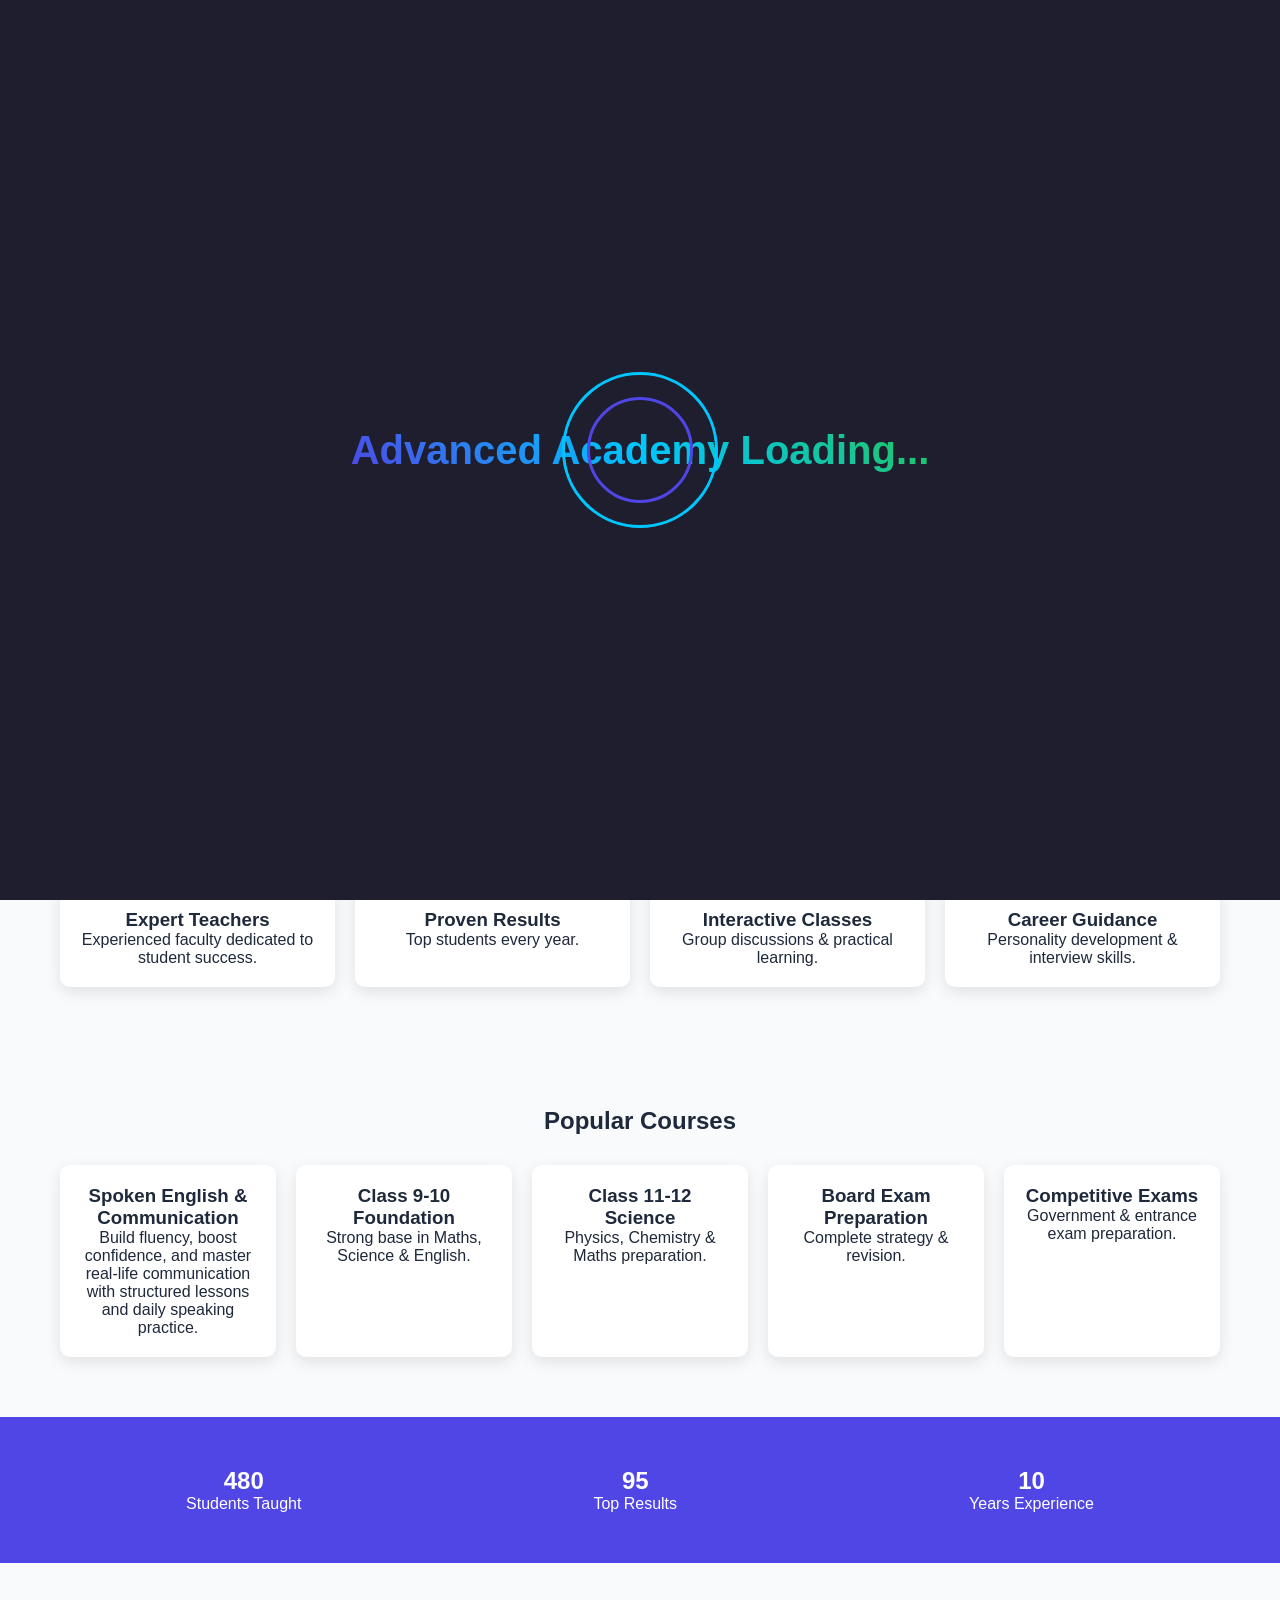
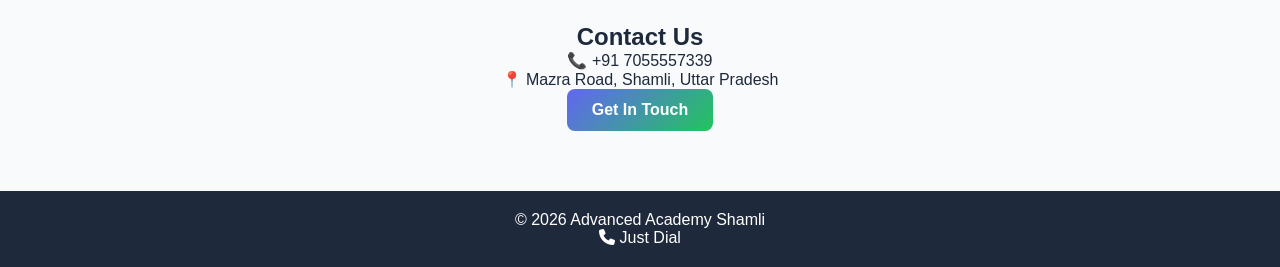
==== commit 1ce1fe28: "Update index.html" ====
--- a/index.html
+++ b/index.html
@@ -157,7 +157,7 @@
 </div>
 
 <div class="hero-image">
-<img src="hero.jpg.png" alt="Advanced Academy">
+<img src="IMG-20260411-WA0005.jpg" alt="Advanced Academy">
 <img src="advanced academy 2.webp" alt="Advanced Academy">
 </div>
 </section>
@@ -209,7 +209,6 @@
 <!-- FOOTER -->
 <footer>
 <p>© 2026 Advanced Academy Shamli</p>
-<p>© Designed & Created by <strong>TANISHQ</strong> 🏎️💨 BMW M Competition Level Design</p>
 <div class="social">
 <a href="https://www.justdial.com/Shamli/Advanced-English-Academy-Near-Post-Office-Shamli/9999PX131-X131-250630195957-W7D9_BZDET" target="_blank">
 <i class="fas fa-phone"></i> Just Dial
@@ -222,18 +221,6 @@
 <i class="fab fa-whatsapp"></i>
 </a>
 
-<!-- POPUP -->
-<div id="ad-popup" class="ad-popup">
-  <div class="ad-box">
-    <span class="close-btn">&times;</span>
-    <h2>New Batch Coming Soon 🚀</h2>
-    <p>
-      We are starting a new batch soon for junior classes.
-      Improve your English speaking skills with us!
-    </p>
-    <a href="admission.html" class="btn">Join Now</a>
-  </div>
-</div>
 
 <!-- JS -->
 <script src="js/script.js"></script>
@@ -254,11 +241,6 @@
   }, 1200);
 });
 
-// Close popup
-document.querySelector('.close-btn').addEventListener('click', () => {
-  document.getElementById('ad-popup').style.display = 'none';
-});
-</script>
 
 </body>
 </html>
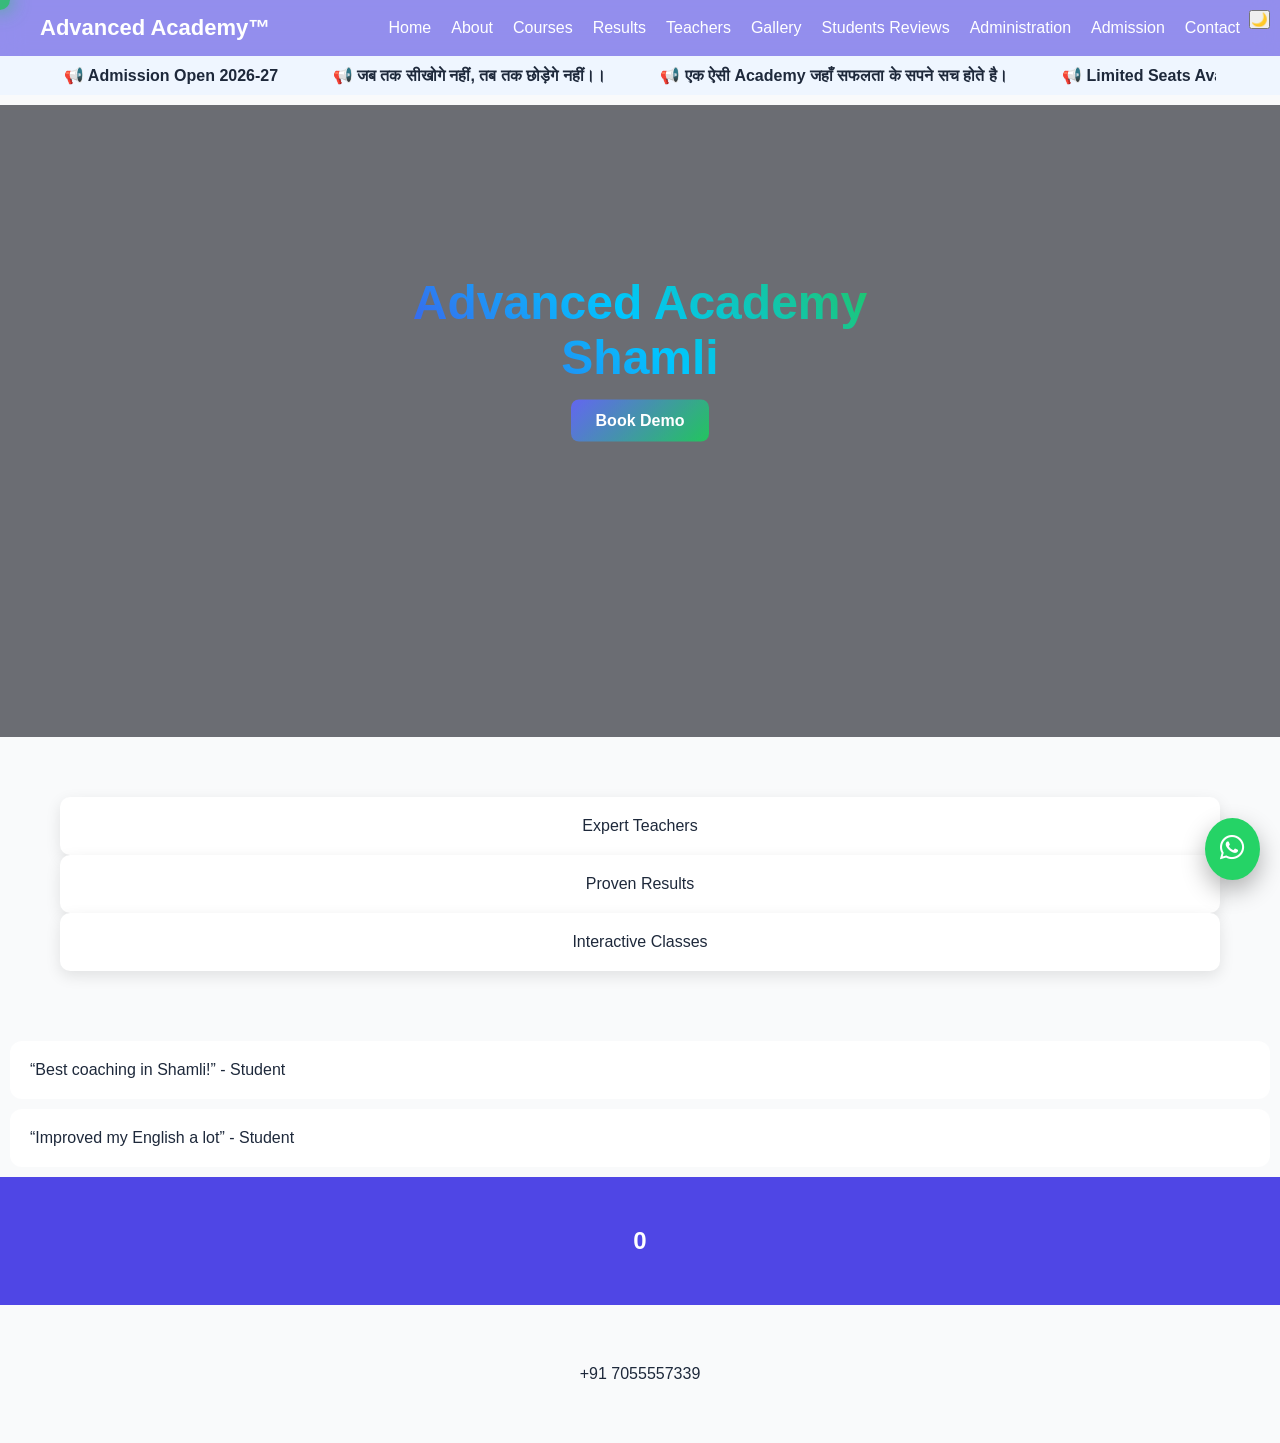
==== commit d7e0af66: "Update index.html" ====
--- a/index.html
+++ b/index.html
@@ -19,76 +19,129 @@
 body {
   font-family: 'Poppins', sans-serif;
   scroll-behavior: smooth;
-}
-
-/* ===== NAVBAR GLASS ===== */
+  background:#f9fafb;
+  cursor: none;
+}
+
+/* ===== CURSOR GLOW ===== */
+.cursor {
+  width: 20px;
+  height: 20px;
+  background: rgba(34,197,94,0.8);
+  border-radius: 50%;
+  position: fixed;
+  pointer-events: none;
+  transform: translate(-50%, -50%);
+  z-index: 99999;
+  box-shadow: 0 0 20px rgba(34,197,94,0.8);
+}
+
+/* ===== LOADER FIX ===== */
+#quantum-loader {
+  position: fixed;
+  width: 100%;
+  height: 100%;
+  background: linear-gradient(135deg,#4F46E5,#22C55E);
+  display:flex;
+  justify-content:center;
+  align-items:center;
+  z-index:99999;
+  transition:opacity 0.5s ease;
+}
+.loader-box { text-align:center; color:#fff; }
+.spinner {
+  width:65px; height:65px;
+  border:5px solid rgba(255,255,255,0.3);
+  border-top:5px solid #fff;
+  border-radius:50%;
+  animation:spin 1s linear infinite;
+}
+@keyframes spin {100%{transform:rotate(360deg);}}
+
+/* ===== NAVBAR ===== */
 .navbar {
-  background: #4F46E5;
-  backdrop-filter: none;
-}
-
-/* ===== BUTTON UPGRADE ===== */
+  background: rgba(79,70,229,0.6);
+  backdrop-filter: blur(12px);
+}
+
+/* ===== BUTTON ===== */
 .btn {
   background: linear-gradient(135deg,#6366F1,#22C55E);
+  color:#fff;
+  transition:0.3s;
+}
+.btn:hover {
+  transform: scale(1.08);
+  box-shadow:0 15px 35px rgba(0,0,0,0.3);
+}
+
+/* ===== HERO VIDEO SUPPORT ===== */
+.hero {
+  position: relative;
+  overflow:hidden;
+}
+.hero video {
+  width:100%;
+  height:100%;
+  object-fit:cover;
+}
+
+/* overlay */
+.hero::before {
+  content:"";
+  position:absolute;
+  width:100%;
+  height:100%;
+  background:rgba(0,0,0,0.55);
+  top:0;
+  left:0;
+}
+
+/* ===== CARDS ===== */
+.card, .course-card {
+  transition:0.4s;
+}
+.card:hover, .course-card:hover {
+  transform:translateY(-12px) scale(1.03);
+  box-shadow:0 25px 50px rgba(0,0,0,0.25);
+}
+
+/* ===== DARK MODE ===== */
+.dark-mode {
+  background:#0f172a;
+  color:#fff;
+}
+
+/* ===== TESTIMONIAL ===== */
+.testimonial {
+  padding:20px;
+  background:#fff;
+  border-radius:12px;
+  margin:10px;
+  animation:fadeIn 1s ease;
+}
+@keyframes fadeIn {
+  from{opacity:0; transform:translateY(20px);}
+  to{opacity:1; transform:translateY(0);}
+}
+
+/* ===== WHATSAPP FLOATING ===== */
+.whatsapp {
+  position: fixed;
+  bottom: 20px;
+  right: 20px;
+  background: #25D366;
   color: #fff;
-  border: none;
-  transition: 0.3s;
-}
-.btn:hover {
-  transform: scale(1.05);
+  font-size: 28px;
+  padding: 15px;
+  border-radius: 50%;
+  z-index: 999;
   box-shadow: 0 10px 25px rgba(0,0,0,0.3);
-}
-
-/* ===== CARD HOVER ===== */
-.card, .course-card {
-  transition: 0.3s;
-}
-.card:hover, .course-card:hover {
-  transform: translateY(-8px);
-  box-shadow: 0 15px 30px rgba(0,0,0,0.2);
-}
-
-/* ===== HERO ANIMATION ===== */
-.hero-text {
-  animation: fadeUp 1s ease;
-}
-@keyframes fadeUp {
-  from {opacity:0; transform:translateY(30px);}
-  to {opacity:1; transform:translateY(0);}
-}
-
-/* ===== POPUP ===== */
-.ad-popup {
-  position: fixed;
-  top: 0;
-  left: 0;
-  width: 100%;
-  height: 100%;
-  background: rgba(0,0,0,0.7);
-  display: none;
-  justify-content: center;
-  align-items: center;
-  z-index: 9999;
-}
-.ad-box {
-  background: #fff;
-  padding: 30px;
-  border-radius: 15px;
-  width: 350px;
-  text-align: center;
-  position: relative;
-  animation: popupFade 0.5s ease;
-}
-.close-btn {
-  position: absolute;
-  top: 10px;
-  right: 15px;
-  font-size: 22px;
-  cursor: pointer;
-}
-@keyframes popupFade {
-  from {transform: scale(0.7); opacity: 0;}
-  to {transform: scale(1); opacity: 1;}
+  animation: pulse 2s infinite;
+}
+@keyframes pulse {
+  0% { box-shadow: 0 0 0 0 rgba(37,211,102,0.6);}
+  70% { box-shadow: 0 0 0 15px rgba(37,211,102,0);}
 }
 
 </style>
@@ -97,10 +150,22 @@
 
 <body>
 
-<!-- QUANTUM LOADER -->
+<!-- CURSOR -->
+<div class="cursor" id="cursor"></div>
+
+<!-- LOADER -->
 <div id="quantum-loader">
-<h1>Advanced Academy Loading...</h1>
-</div>
+  <div class="loader-box">
+    <div class="spinner"></div>
+    <h2>Advanced Academy</h2>
+    <p>Loading Experience...</p>
+  </div>
+</div>
+
+<!-- DARK MODE TOGGLE -->
+<button onclick="toggleDark()" style="position:fixed;top:10px;right:10px;z-index:9999;">
+🌙
+</button>
 
 <!-- NAVBAR -->
 <header>
@@ -120,11 +185,10 @@
 <li><a href="contact.html">Contact</a></li>
 </ul>
 
-<div class="hamburger"><i class="fas fa-bars"></i></div>
 </nav>
 </header>
 
-<!-- TICKER -->
+<!-- TICKER (UNCHANGED) -->
 <div class="ticker-wrapper top">
 <div class="ticker left">
 <div class="ticker-track">
@@ -137,110 +201,68 @@
 </div>
 </div>
 
-<div class="ticker-wrapper bottom">
-<div class="ticker right">
-<div class="ticker-track">
-<span>🔔 Best Coaching in Shamli</span>
-<span>🔔 केवल अंग्रेजी बोलना ही नहीं, बल्कि अंग्रेजों के जैसी ही अंग्रेजी बोलना सीखिए</span>
-<span>🔔 Book Your Demo Class Now</span>
-<span>🔔 Contact: +91 7055557339</span>
-</div>
-</div>
-</div>
-
-<!-- HERO -->
+<!-- HERO (VIDEO READY) -->
 <section class="hero">
-<div class="hero-text">
-<h1>Advanced Academy Shamli - Best Coaching Institute in Shamli, Uttar Pradesh</h1>
-<a href="admission.html" class="btn">Book Free Demo</a>
-<a href="courses.html" class="btn secondary">View Courses</a>
-</div>
-
-<div class="hero-image">
-<img src="IMG-20260411-WA0005.jpg" alt="Advanced Academy">
-<img src="advanced academy 2.webp" alt="Advanced Academy">
+<video autoplay muted loop>
+<source src="_shamli _shamliup19 _up19(MP4).mp4" type="video/mp4">
+</video>
+
+<div class="hero-text" style="position:absolute;top:40%;left:50%;transform:translate(-50%,-50%);color:white;text-align:center;">
+<h1>Advanced Academy Shamli</h1>
+<a class="btn" href="admission.html">Book Demo</a>
 </div>
 </section>
 
 <!-- FEATURES -->
 <section class="features">
-<h2>Why Choose Advanced Academy</h2>
-<div class="feature-grid">
-<div class="card"><i class="fas fa-user-graduate"></i><h3>Expert Teachers</h3><p>Experienced faculty dedicated to student success.</p></div>
-<div class="card"><i class="fas fa-chart-line"></i><h3>Proven Results</h3><p>Top students every year.</p></div>
-<div class="card"><i class="fas fa-chalkboard"></i><h3>Interactive Classes</h3><p>Group discussions & practical learning.</p></div>
-<div class="card"><i class="fas fa-award"></i><h3>Career Guidance</h3><p>Personality development & interview skills.</p></div>
-</div>
-</section>
-
-<!-- COURSES -->
-<section class="courses">
-<h2>Popular Courses</h2>
-<div class="course-grid">
-<div class="course-card">
-<h3>Spoken English & Communication</h3>
-<p>
-Build fluency, boost confidence, and master real-life communication with
-structured lessons and daily speaking practice.
-</p>
-</div>
-<div class="course-card"><h3>Class 9-10 Foundation</h3><p>Strong base in Maths, Science & English.</p></div>
-<div class="course-card"><h3>Class 11-12 Science</h3><p>Physics, Chemistry & Maths preparation.</p></div>
-<div class="course-card"><h3>Board Exam Preparation</h3><p>Complete strategy & revision.</p></div>
-<div class="course-card"><h3>Competitive Exams</h3><p>Government & entrance exam preparation.</p></div>
-</div>
-</section>
-
-<!-- STATS -->
+<div class="card">Expert Teachers</div>
+<div class="card">Proven Results</div>
+<div class="card">Interactive Classes</div>
+</section>
+
+<!-- TESTIMONIAL SLIDER SIMPLE -->
+<section>
+<div class="testimonial">“Best coaching in Shamli!” - Student</div>
+<div class="testimonial">“Improved my English a lot” - Student</div>
+</section>
+
+<!-- STATS (UNCHANGED IDEA) -->
 <section class="stats">
-<div class="stat"><h2 class="counter" data-target="1000">0</h2><p>Students Taught</p></div>
-<div class="stat"><h2 class="counter" data-target="100">0</h2><p>Top Results</p></div>
-<div class="stat"><h2 class="counter" data-target="10">0</h2><p>Years Experience</p></div>
+<h2 class="counter" data-target="1000">0</h2>
 </section>
 
 <!-- CONTACT -->
 <section class="contact">
-<h2>Contact Us</h2>
-<p>📞 +91 7055557339</p>
-<p>📍 Mazra Road, Shamli, Uttar Pradesh</p>
-<a class="btn" href="contact.html">Get In Touch</a>
-</section>
-
-<!-- FOOTER -->
-<footer>
-<p>© 2026 Advanced Academy Shamli</p>
-<div class="social">
-<a href="https://www.justdial.com/Shamli/Advanced-English-Academy-Near-Post-Office-Shamli/9999PX131-X131-250630195957-W7D9_BZDET" target="_blank">
-<i class="fas fa-phone"></i> Just Dial
-</a>
-</div>
-</footer>
-
-<!-- WHATSAPP BUTTON (PRESERVED) -->
+<p>+91 7055557339</p>
+</section>
+
+<!-- WHATSAPP FLOATING -->
 <a href="https://wa.me/917055557339" class="whatsapp">
 <i class="fab fa-whatsapp"></i>
 </a>
 
-
-<!-- JS -->
-<script src="js/script.js"></script>
-
 <script>
-// Loader + Popup
-window.addEventListener('load', () => {
-
-  const loader = document.getElementById('quantum-loader');
-  loader.style.opacity = '0';
-
-  setTimeout(() => {
-    loader.style.display = 'none';
-  }, 500);
-
-  setTimeout(() => {
-    document.getElementById('ad-popup').style.display = 'flex';
-  }, 1200);
+
+// LOADER FIX
+window.addEventListener('load',()=>{
+  const loader=document.getElementById('quantum-loader');
+  loader.style.opacity='0';
+  setTimeout(()=>loader.style.display='none',500);
 });
 
+// DARK MODE
+function toggleDark(){
+  document.body.classList.toggle('dark-mode');
+}
+
+// CURSOR
+const cursor=document.getElementById('cursor');
+document.addEventListener('mousemove',(e)=>{
+  cursor.style.left=e.clientX+'px';
+  cursor.style.top=e.clientY+'px';
+});
+
+</script>
 
 </body>
 </html>
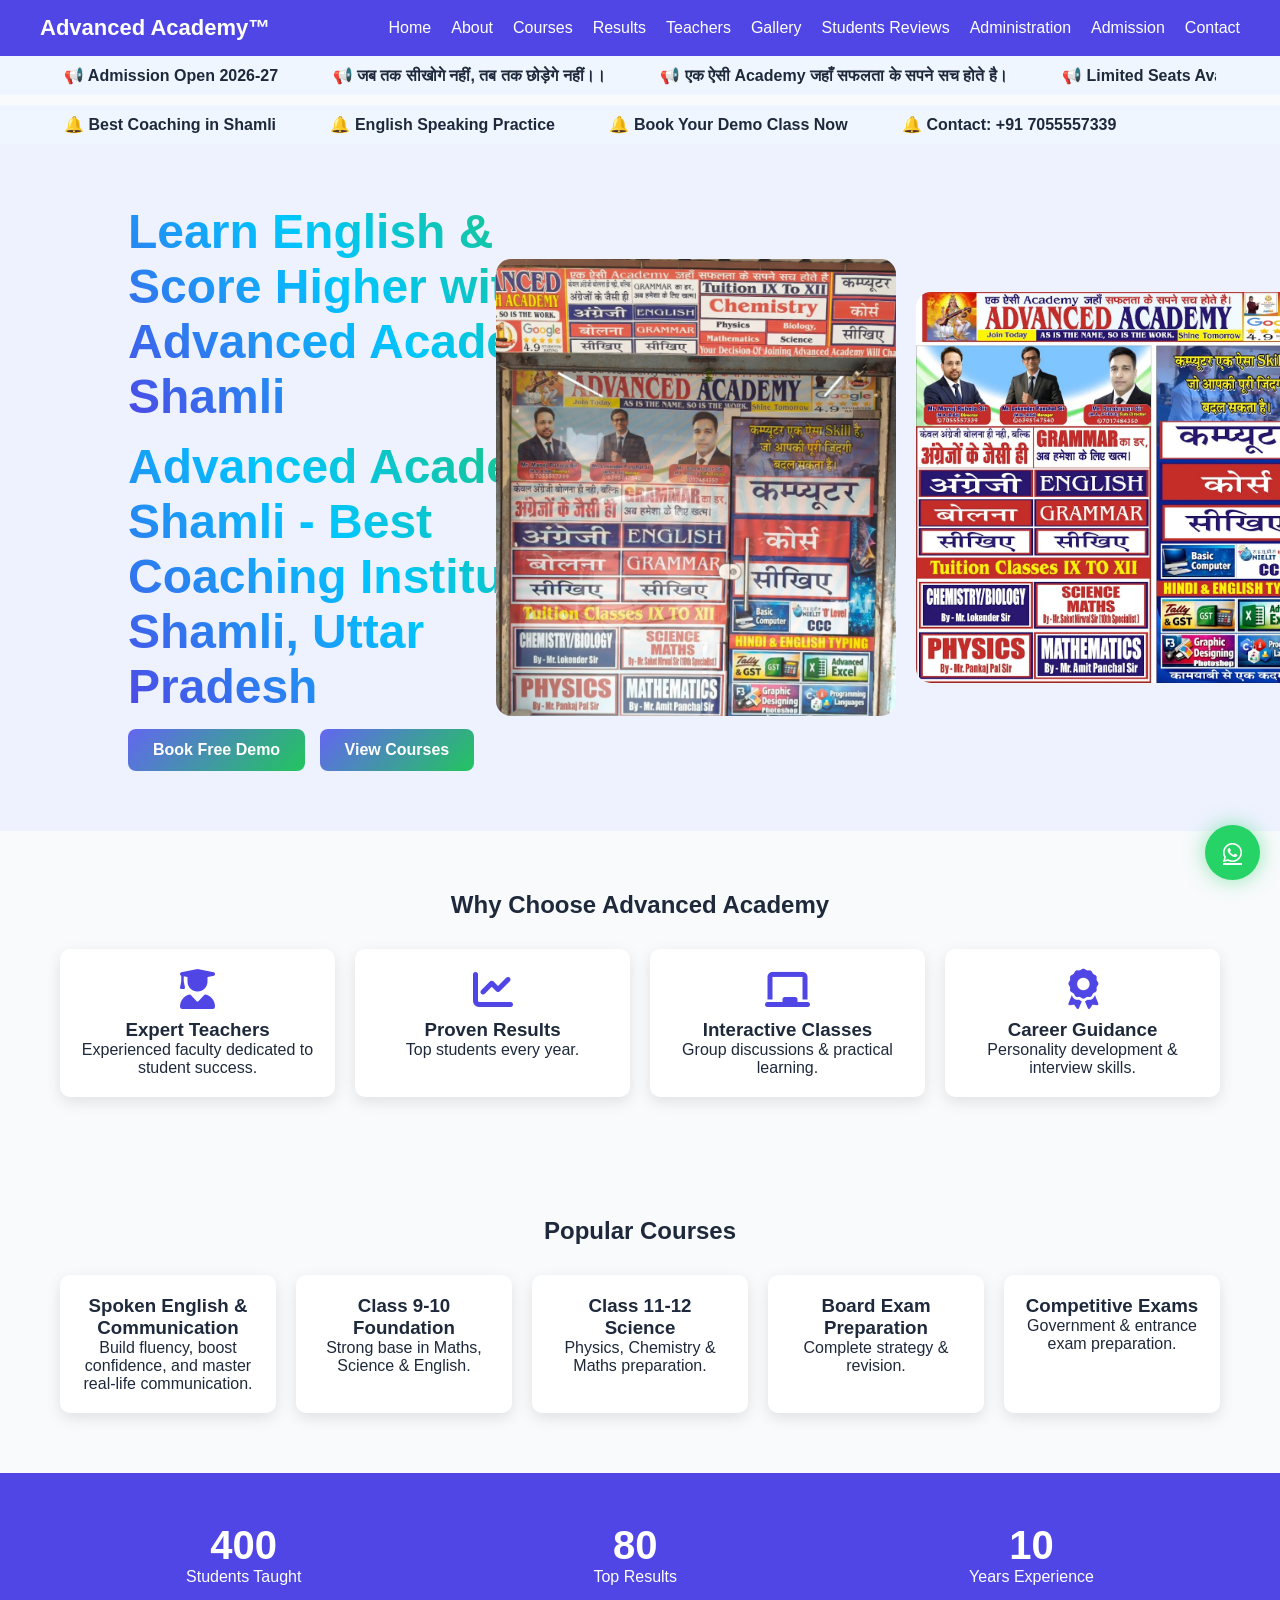
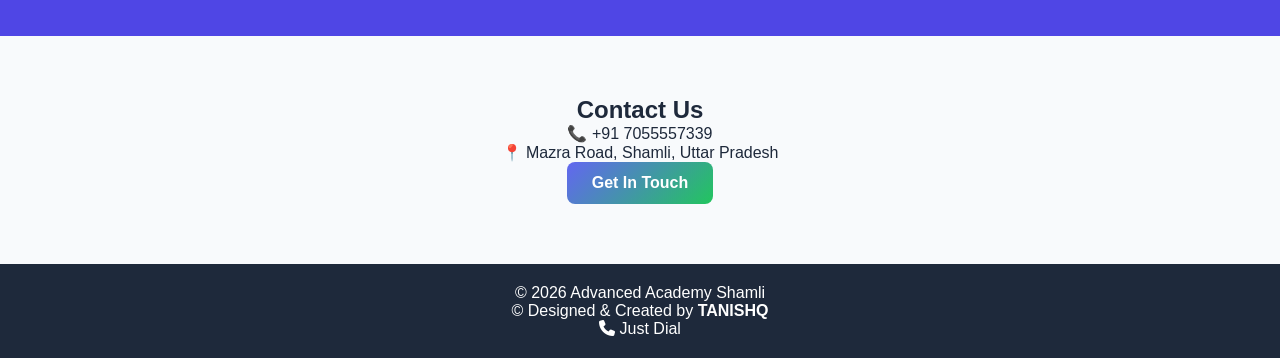
==== commit c259a985: "Update index.html" ====
--- a/index.html
+++ b/index.html
@@ -7,6 +7,7 @@
 <meta name="description" content="Advanced Academy Shamli - Best coaching institute for classes 9 to 12 and competitive exams.">
 
 <meta name="google-site-verification" content="OuYR-eu_5xxOOorzbn_TP1UIHD2GacmE6KH_-RIIfJg" />
+
 <link rel="icon" href="cropped%20(1).jpg" type="image/jpeg">
 <link rel="stylesheet" href="css/style.css">
 <link rel="stylesheet" href="https://cdnjs.cloudflare.com/ajax/libs/font-awesome/6.5.0/css/all.min.css">
@@ -17,131 +18,68 @@
 
 /* ===== GLOBAL ===== */
 body {
-  font-family: 'Poppins', sans-serif;
-  scroll-behavior: smooth;
-  background:#f9fafb;
-  cursor: none;
-}
-
-/* ===== CURSOR GLOW ===== */
-.cursor {
-  width: 20px;
-  height: 20px;
-  background: rgba(34,197,94,0.8);
-  border-radius: 50%;
-  position: fixed;
-  pointer-events: none;
-  transform: translate(-50%, -50%);
-  z-index: 99999;
-  box-shadow: 0 0 20px rgba(34,197,94,0.8);
-}
-
-/* ===== LOADER FIX ===== */
-#quantum-loader {
-  position: fixed;
-  width: 100%;
-  height: 100%;
-  background: linear-gradient(135deg,#4F46E5,#22C55E);
-  display:flex;
-  justify-content:center;
-  align-items:center;
-  z-index:99999;
-  transition:opacity 0.5s ease;
-}
-.loader-box { text-align:center; color:#fff; }
-.spinner {
-  width:65px; height:65px;
-  border:5px solid rgba(255,255,255,0.3);
-  border-top:5px solid #fff;
-  border-radius:50%;
-  animation:spin 1s linear infinite;
-}
-@keyframes spin {100%{transform:rotate(360deg);}}
+font-family: 'Poppins', sans-serif;
+scroll-behavior: smooth;
+}
 
 /* ===== NAVBAR ===== */
 .navbar {
-  background: rgba(79,70,229,0.6);
-  backdrop-filter: blur(12px);
+background: #4F46E5;
+backdrop-filter: none;
 }
 
 /* ===== BUTTON ===== */
 .btn {
-  background: linear-gradient(135deg,#6366F1,#22C55E);
-  color:#fff;
-  transition:0.3s;
-}
+background: linear-gradient(135deg,#6366F1,#22C55E);
+color: #fff;
+border: none;
+transition: 0.3s;
+}
+
 .btn:hover {
-  transform: scale(1.08);
-  box-shadow:0 15px 35px rgba(0,0,0,0.3);
-}
-
-/* ===== HERO VIDEO SUPPORT ===== */
-.hero {
-  position: relative;
-  overflow:hidden;
-}
-.hero video {
-  width:100%;
-  height:100%;
-  object-fit:cover;
-}
-
-/* overlay */
-.hero::before {
-  content:"";
-  position:absolute;
-  width:100%;
-  height:100%;
-  background:rgba(0,0,0,0.55);
-  top:0;
-  left:0;
-}
-
-/* ===== CARDS ===== */
+transform: scale(1.05);
+box-shadow: 0 10px 25px rgba(0,0,0,0.3);
+}
+
+/* ===== CARD ===== */
 .card, .course-card {
-  transition:0.4s;
-}
+transition: 0.3s;
+}
+
 .card:hover, .course-card:hover {
-  transform:translateY(-12px) scale(1.03);
-  box-shadow:0 25px 50px rgba(0,0,0,0.25);
-}
-
-/* ===== DARK MODE ===== */
-.dark-mode {
-  background:#0f172a;
-  color:#fff;
-}
-
-/* ===== TESTIMONIAL ===== */
-.testimonial {
-  padding:20px;
-  background:#fff;
-  border-radius:12px;
-  margin:10px;
-  animation:fadeIn 1s ease;
-}
-@keyframes fadeIn {
-  from{opacity:0; transform:translateY(20px);}
-  to{opacity:1; transform:translateY(0);}
-}
-
-/* ===== WHATSAPP FLOATING ===== */
+transform: translateY(-8px);
+box-shadow: 0 15px 30px rgba(0,0,0,0.2);
+}
+
+/* ===== HERO ===== */
+.hero-text {
+animation: fadeUp 1s ease;
+}
+
+@keyframes fadeUp {
+from {opacity:0; transform:translateY(30px);}
+to {opacity:1; transform:translateY(0);}
+}
+
+/* ===== COUNTER ===== */
+.counter {
+font-size: 40px;
+}
+
+/* ===== WHATSAPP ===== */
 .whatsapp {
-  position: fixed;
-  bottom: 20px;
-  right: 20px;
-  background: #25D366;
-  color: #fff;
-  font-size: 28px;
-  padding: 15px;
-  border-radius: 50%;
-  z-index: 999;
-  box-shadow: 0 10px 25px rgba(0,0,0,0.3);
-  animation: pulse 2s infinite;
-}
-@keyframes pulse {
-  0% { box-shadow: 0 0 0 0 rgba(37,211,102,0.6);}
-  70% { box-shadow: 0 0 0 15px rgba(37,211,102,0);}
+position: fixed;
+bottom: 20px;
+right: 20px;
+background: #25D366;
+width: 55px;
+height: 55px;
+border-radius: 50%;
+display: flex;
+align-items: center;
+justify-content: center;
+z-index: 9999;
+box-shadow: 0 0 20px rgba(37,211,102,0.5);
 }
 
 </style>
@@ -150,22 +88,10 @@
 
 <body>
 
-<!-- CURSOR -->
-<div class="cursor" id="cursor"></div>
-
-<!-- LOADER -->
+<!-- QUANTUM LOADER -->
 <div id="quantum-loader">
-  <div class="loader-box">
-    <div class="spinner"></div>
-    <h2>Advanced Academy</h2>
-    <p>Loading Experience...</p>
-  </div>
-</div>
-
-<!-- DARK MODE TOGGLE -->
-<button onclick="toggleDark()" style="position:fixed;top:10px;right:10px;z-index:9999;">
-🌙
-</button>
+<h1>Advanced Academy Loading...</h1>
+</div>
 
 <!-- NAVBAR -->
 <header>
@@ -185,10 +111,11 @@
 <li><a href="contact.html">Contact</a></li>
 </ul>
 
+<div class="hamburger"><i class="fas fa-bars"></i></div>
 </nav>
 </header>
 
-<!-- TICKER (UNCHANGED) -->
+<!-- TICKER -->
 <div class="ticker-wrapper top">
 <div class="ticker left">
 <div class="ticker-track">
@@ -196,72 +123,105 @@
 <span>📢 जब तक सीखोगे नहीं, तब तक छोड़ेगे नहीं।।</span>
 <span>📢 एक ऐसी Academy जहाँ सफलता के सपने सच होते है।</span>
 <span>📢 Limited Seats Available</span>
-<span>📢 English Speaking Practice Daily </span>
-</div>
-</div>
-</div>
-
-<!-- HERO (VIDEO READY) -->
+<span>📢 English Speaking Practice Daily</span>
+</div>
+</div>
+</div>
+
+<div class="ticker-wrapper bottom">
+<div class="ticker right">
+<div class="ticker-track">
+<span>🔔 Best Coaching in Shamli</span>
+<span>🔔 English Speaking Practice</span>
+<span>🔔 Book Your Demo Class Now</span>
+<span>🔔 Contact: +91 7055557339</span>
+</div>
+</div>
+</div>
+
+<!-- HERO -->
 <section class="hero">
-<video autoplay muted loop>
-<source src="_shamli _shamliup19 _up19(MP4).mp4" type="video/mp4">
-</video>
-
-<div class="hero-text" style="position:absolute;top:40%;left:50%;transform:translate(-50%,-50%);color:white;text-align:center;">
-<h1>Advanced Academy Shamli</h1>
-<a class="btn" href="admission.html">Book Demo</a>
+<div class="hero-text">
+<h1>Learn English & Score Higher with Advanced Academy Shamli</h1>
+<h1>Advanced Academy Shamli - Best Coaching Institute in Shamli, Uttar Pradesh</h1>
+<a href="admission.html" class="btn">Book Free Demo</a>
+<a href="courses.html" class="btn secondary">View Courses</a>
+</div>
+
+<div class="hero-image">
+<img src="IMG-20260411-WA0005.jpg" alt="Advanced Academy">
+<img src="advanced academy 2.webp" alt="Advanced Academy">
 </div>
 </section>
 
 <!-- FEATURES -->
 <section class="features">
-<div class="card">Expert Teachers</div>
-<div class="card">Proven Results</div>
-<div class="card">Interactive Classes</div>
-</section>
-
-<!-- TESTIMONIAL SLIDER SIMPLE -->
-<section>
-<div class="testimonial">“Best coaching in Shamli!” - Student</div>
-<div class="testimonial">“Improved my English a lot” - Student</div>
-</section>
-
-<!-- STATS (UNCHANGED IDEA) -->
+<h2>Why Choose Advanced Academy</h2>
+<div class="feature-grid">
+<div class="card"><i class="fas fa-user-graduate"></i><h3>Expert Teachers</h3><p>Experienced faculty dedicated to student success.</p></div>
+<div class="card"><i class="fas fa-chart-line"></i><h3>Proven Results</h3><p>Top students every year.</p></div>
+<div class="card"><i class="fas fa-chalkboard"></i><h3>Interactive Classes</h3><p>Group discussions & practical learning.</p></div>
+<div class="card"><i class="fas fa-award"></i><h3>Career Guidance</h3><p>Personality development & interview skills.</p></div>
+</div>
+</section>
+
+<!-- COURSES -->
+<section class="courses">
+<h2>Popular Courses</h2>
+<div class="course-grid">
+<div class="course-card">
+<h3>Spoken English & Communication</h3>
+<p>Build fluency, boost confidence, and master real-life communication.</p>
+</div>
+<div class="course-card"><h3>Class 9-10 Foundation</h3><p>Strong base in Maths, Science & English.</p></div>
+<div class="course-card"><h3>Class 11-12 Science</h3><p>Physics, Chemistry & Maths preparation.</p></div>
+<div class="course-card"><h3>Board Exam Preparation</h3><p>Complete strategy & revision.</p></div>
+<div class="course-card"><h3>Competitive Exams</h3><p>Government & entrance exam preparation.</p></div>
+</div>
+</section>
+
+<!-- STATS -->
 <section class="stats">
-<h2 class="counter" data-target="1000">0</h2>
+<div class="stat"><h2 class="counter" data-target="1000">0</h2><p>Students Taught</p></div>
+<div class="stat"><h2 class="counter" data-target="100">0</h2><p>Top Results</p></div>
+<div class="stat"><h2 class="counter" data-target="10">0</h2><p>Years Experience</p></div>
 </section>
 
 <!-- CONTACT -->
 <section class="contact">
-<p>+91 7055557339</p>
-</section>
-
-<!-- WHATSAPP FLOATING -->
+<h2>Contact Us</h2>
+<p>📞 +91 7055557339</p>
+<p>📍 Mazra Road, Shamli, Uttar Pradesh</p>
+<a class="btn" href="contact.html">Get In Touch</a>
+</section>
+
+<!-- FOOTER -->
+<footer>
+<p>© 2026 Advanced Academy Shamli</p>
+<p>© Designed & Created by <strong>TANISHQ</strong></p>
+
+<div class="social">
+<a href="https://www.justdial.com/Shamli/Advanced-English-Academy-Near-Post-Office-Shamli/9999PX131-X131-250630195957-W7D9_BZDET" target="_blank">
+<i class="fas fa-phone"></i> Just Dial
+</a>
+</div>
+</footer>
+
+<!-- WHATSAPP -->
 <a href="https://wa.me/917055557339" class="whatsapp">
 <i class="fab fa-whatsapp"></i>
 </a>
 
+<!-- JS -->
+<script src="js/script.js"></script>
+
 <script>
-
-// LOADER FIX
-window.addEventListener('load',()=>{
-  const loader=document.getElementById('quantum-loader');
-  loader.style.opacity='0';
-  setTimeout(()=>loader.style.display='none',500);
+// Loader only
+window.addEventListener('load', () => {
+  const loader = document.getElementById('quantum-loader');
+  loader.style.opacity = '0';
+  setTimeout(() => loader.style.display = 'none', 500);
 });
-
-// DARK MODE
-function toggleDark(){
-  document.body.classList.toggle('dark-mode');
-}
-
-// CURSOR
-const cursor=document.getElementById('cursor');
-document.addEventListener('mousemove',(e)=>{
-  cursor.style.left=e.clientX+'px';
-  cursor.style.top=e.clientY+'px';
-});
-
 </script>
 
 </body>
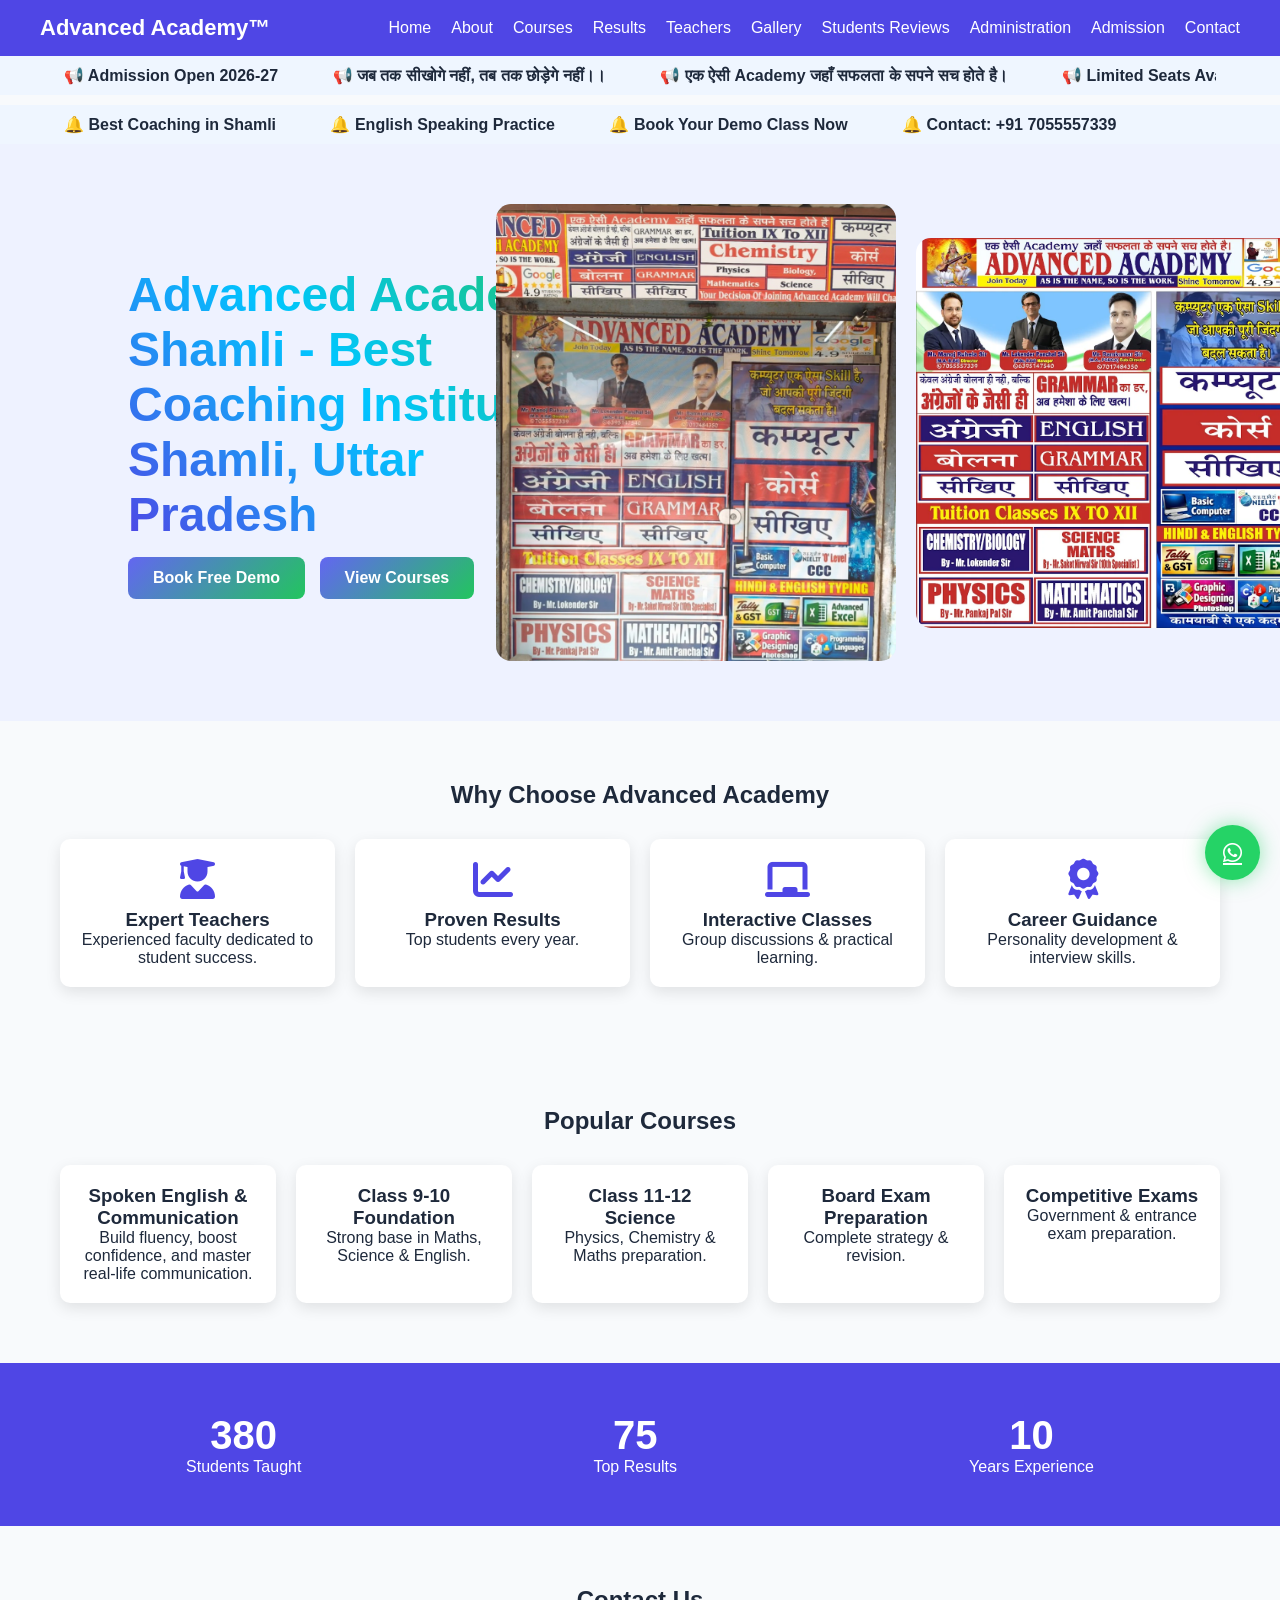
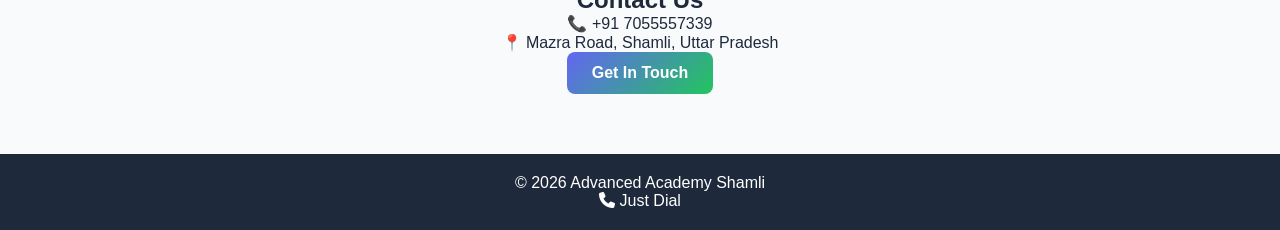
==== commit dad53828: "Update index.html" ====
--- a/index.html
+++ b/index.html
@@ -142,7 +142,6 @@
 <!-- HERO -->
 <section class="hero">
 <div class="hero-text">
-<h1>Learn English & Score Higher with Advanced Academy Shamli</h1>
 <h1>Advanced Academy Shamli - Best Coaching Institute in Shamli, Uttar Pradesh</h1>
 <a href="admission.html" class="btn">Book Free Demo</a>
 <a href="courses.html" class="btn secondary">View Courses</a>
@@ -198,7 +197,6 @@
 <!-- FOOTER -->
 <footer>
 <p>© 2026 Advanced Academy Shamli</p>
-<p>© Designed & Created by <strong>TANISHQ</strong></p>
 
 <div class="social">
 <a href="https://www.justdial.com/Shamli/Advanced-English-Academy-Near-Post-Office-Shamli/9999PX131-X131-250630195957-W7D9_BZDET" target="_blank">
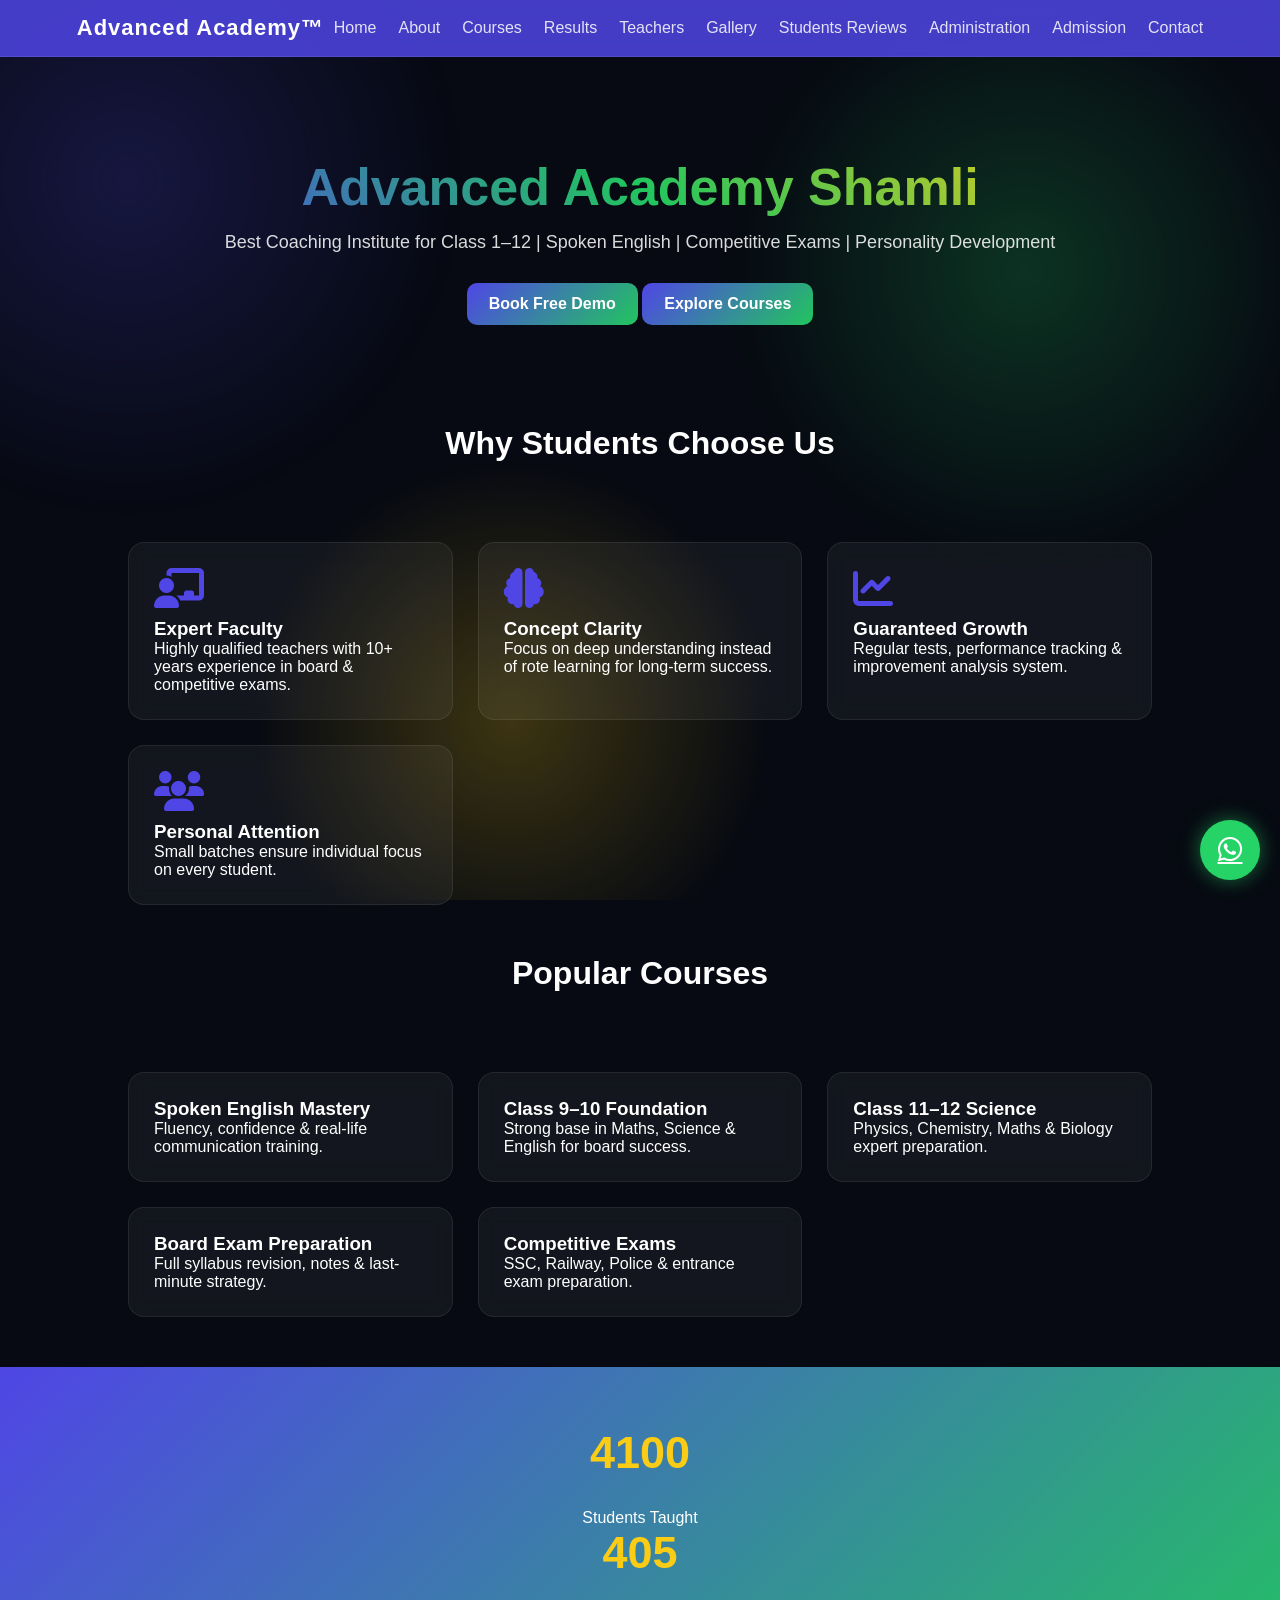
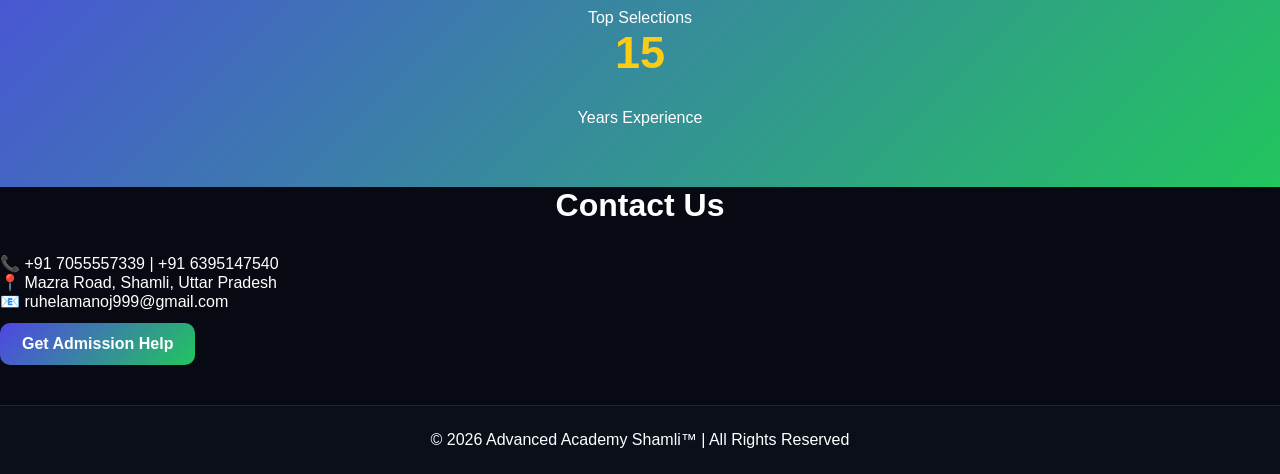
==== commit ddb3da26: "Update index.html" ====
--- a/index.html
+++ b/index.html
@@ -5,7 +5,6 @@
 <meta name="viewport" content="width=device-width, initial-scale=1.0">
 
 <meta name="description" content="Advanced Academy Shamli - Best coaching institute for classes 9 to 12 and competitive exams.">
-
 <meta name="google-site-verification" content="OuYR-eu_5xxOOorzbn_TP1UIHD2GacmE6KH_-RIIfJg" />
 
 <link rel="icon" href="cropped%20(1).jpg" type="image/jpeg">
@@ -17,69 +16,132 @@
 <style>
 
 /* ===== GLOBAL ===== */
-body {
-font-family: 'Poppins', sans-serif;
-scroll-behavior: smooth;
+body{
+font-family:'Poppins',sans-serif;
+scroll-behavior:smooth;
+background:#070A12;
+color:#fff;
 }
 
 /* ===== NAVBAR ===== */
-.navbar {
-background: #4F46E5;
-backdrop-filter: none;
+.navbar{
+background:rgba(79,70,229,0.85);
+backdrop-filter:blur(12px);
+}
+
+/* ===== HERO ===== */
+.hero{
+padding:100px 10%;
+text-align:center;
+}
+
+.hero-text h1{
+font-size:52px;
+background:linear-gradient(45deg,#4F46E5,#22C55E,#FACC15);
+-webkit-background-clip:text;
+color:transparent;
+animation:glow 2s infinite alternate;
+}
+
+@keyframes glow{
+0%{filter:drop-shadow(0 0 10px #4F46E5);}
+100%{filter:drop-shadow(0 0 25px #22C55E);}
+}
+
+.hero-text p{
+margin-top:15px;
+font-size:18px;
+opacity:0.85;
 }
 
 /* ===== BUTTON ===== */
-.btn {
-background: linear-gradient(135deg,#6366F1,#22C55E);
-color: #fff;
-border: none;
-transition: 0.3s;
-}
-
-.btn:hover {
-transform: scale(1.05);
-box-shadow: 0 10px 25px rgba(0,0,0,0.3);
+.btn{
+background:linear-gradient(135deg,#4F46E5,#22C55E);
+color:#fff;
+border:none;
+padding:12px 22px;
+border-radius:10px;
+transition:0.3s;
+font-weight:600;
+}
+
+.btn:hover{
+transform:scale(1.05);
+box-shadow:0 0 25px rgba(79,70,229,0.5);
 }
 
 /* ===== CARD ===== */
-.card, .course-card {
-transition: 0.3s;
-}
-
-.card:hover, .course-card:hover {
-transform: translateY(-8px);
-box-shadow: 0 15px 30px rgba(0,0,0,0.2);
-}
-
-/* ===== HERO ===== */
-.hero-text {
-animation: fadeUp 1s ease;
-}
-
-@keyframes fadeUp {
-from {opacity:0; transform:translateY(30px);}
-to {opacity:1; transform:translateY(0);}
+.card,.course-card{
+transition:0.4s;
+background:rgba(255,255,255,0.05);
+backdrop-filter:blur(10px);
+border:1px solid rgba(255,255,255,0.08);
+}
+
+.card:hover,.course-card:hover{
+transform:translateY(-10px);
+box-shadow:0 0 30px rgba(79,70,229,0.5);
 }
 
 /* ===== COUNTER ===== */
-.counter {
-font-size: 40px;
+.counter{
+font-size:45px;
+color:#FACC15;
+font-weight:bold;
+}
+
+/* ===== SECTION HEADINGS ===== */
+h2{
+text-align:center;
+font-size:32px;
+margin-bottom:30px;
+color:#fff;
+}
+
+/* ===== FEATURES IMPROVED ===== */
+.feature-grid i{
+font-size:40px;
+color:#4F46E5;
+margin-bottom:10px;
+}
+
+/* ===== STATS ===== */
+.stats{
+background:linear-gradient(135deg,#4F46E5,#22C55E);
+color:#fff;
+padding:60px 10%;
+text-align:center;
 }
 
 /* ===== WHATSAPP ===== */
-.whatsapp {
-position: fixed;
-bottom: 20px;
-right: 20px;
-background: #25D366;
-width: 55px;
-height: 55px;
-border-radius: 50%;
-display: flex;
-align-items: center;
-justify-content: center;
-z-index: 9999;
-box-shadow: 0 0 20px rgba(37,211,102,0.5);
+.whatsapp{
+position:fixed;
+bottom:20px;
+right:20px;
+background:#25D366;
+width:60px;
+height:60px;
+border-radius:50%;
+display:flex;
+align-items:center;
+justify-content:center;
+z-index:9999;
+box-shadow:0 0 20px rgba(37,211,102,0.5);
+animation:float 2s infinite;
+}
+
+@keyframes float{
+0%{transform:translateY(0);}
+50%{transform:translateY(-10px);}
+100%{transform:translateY(0);}
+}
+
+/* ===== FOOTER ===== */
+footer{
+background:#0B0F1A;
+text-align:center;
+padding:25px;
+border-top:1px solid rgba(255,255,255,0.1);
 }
 
 </style>
@@ -115,94 +177,120 @@
 </nav>
 </header>
 
-<!-- TICKER -->
-<div class="ticker-wrapper top">
-<div class="ticker left">
-<div class="ticker-track">
-<span>📢 Admission Open 2026-27</span>
-<span>📢 जब तक सीखोगे नहीं, तब तक छोड़ेगे नहीं।।</span>
-<span>📢 एक ऐसी Academy जहाँ सफलता के सपने सच होते है।</span>
-<span>📢 Limited Seats Available</span>
-<span>📢 English Speaking Practice Daily</span>
-</div>
-</div>
-</div>
-
-<div class="ticker-wrapper bottom">
-<div class="ticker right">
-<div class="ticker-track">
-<span>🔔 Best Coaching in Shamli</span>
-<span>🔔 English Speaking Practice</span>
-<span>🔔 Book Your Demo Class Now</span>
-<span>🔔 Contact: +91 7055557339</span>
-</div>
-</div>
-</div>
-
 <!-- HERO -->
 <section class="hero">
 <div class="hero-text">
-<h1>Advanced Academy Shamli - Best Coaching Institute in Shamli, Uttar Pradesh</h1>
+<h1>Advanced Academy Shamli</h1>
+<p>Best Coaching Institute for Class 1–12 | Spoken English | Competitive Exams | Personality Development</p>
+
+<br>
+
 <a href="admission.html" class="btn">Book Free Demo</a>
-<a href="courses.html" class="btn secondary">View Courses</a>
-</div>
-
-<div class="hero-image">
-<img src="IMG-20260411-WA0005.jpg" alt="Advanced Academy">
-<img src="advanced academy 2.webp" alt="Advanced Academy">
-</div>
+<a href="courses.html" class="btn">Explore Courses</a>
+</div>
+
 </section>
 
 <!-- FEATURES -->
 <section class="features">
-<h2>Why Choose Advanced Academy</h2>
-<div class="feature-grid">
-<div class="card"><i class="fas fa-user-graduate"></i><h3>Expert Teachers</h3><p>Experienced faculty dedicated to student success.</p></div>
-<div class="card"><i class="fas fa-chart-line"></i><h3>Proven Results</h3><p>Top students every year.</p></div>
-<div class="card"><i class="fas fa-chalkboard"></i><h3>Interactive Classes</h3><p>Group discussions & practical learning.</p></div>
-<div class="card"><i class="fas fa-award"></i><h3>Career Guidance</h3><p>Personality development & interview skills.</p></div>
+<h2>Why Students Choose Us</h2>
+
+<div class="feature-grid grid">
+
+<div class="card">
+<i class="fas fa-chalkboard-teacher"></i>
+<h3>Expert Faculty</h3>
+<p>Highly qualified teachers with 10+ years experience in board & competitive exams.</p>
+</div>
+
+<div class="card">
+<i class="fas fa-brain"></i>
+<h3>Concept Clarity</h3>
+<p>Focus on deep understanding instead of rote learning for long-term success.</p>
+</div>
+
+<div class="card">
+<i class="fas fa-chart-line"></i>
+<h3>Guaranteed Growth</h3>
+<p>Regular tests, performance tracking & improvement analysis system.</p>
+</div>
+
+<div class="card">
+<i class="fas fa-users"></i>
+<h3>Personal Attention</h3>
+<p>Small batches ensure individual focus on every student.</p>
+</div>
+
 </div>
 </section>
 
 <!-- COURSES -->
 <section class="courses">
 <h2>Popular Courses</h2>
-<div class="course-grid">
-<div class="course-card">
-<h3>Spoken English & Communication</h3>
-<p>Build fluency, boost confidence, and master real-life communication.</p>
-</div>
-<div class="course-card"><h3>Class 9-10 Foundation</h3><p>Strong base in Maths, Science & English.</p></div>
-<div class="course-card"><h3>Class 11-12 Science</h3><p>Physics, Chemistry & Maths preparation.</p></div>
-<div class="course-card"><h3>Board Exam Preparation</h3><p>Complete strategy & revision.</p></div>
-<div class="course-card"><h3>Competitive Exams</h3><p>Government & entrance exam preparation.</p></div>
+
+<div class="course-grid grid">
+
+<div class="course-card card">
+<h3>Spoken English Mastery</h3>
+<p>Fluency, confidence & real-life communication training.</p>
+</div>
+
+<div class="course-card card">
+<h3>Class 9–10 Foundation</h3>
+<p>Strong base in Maths, Science & English for board success.</p>
+</div>
+
+<div class="course-card card">
+<h3>Class 11–12 Science</h3>
+<p>Physics, Chemistry, Maths & Biology expert preparation.</p>
+</div>
+
+<div class="course-card card">
+<h3>Board Exam Preparation</h3>
+<p>Full syllabus revision, notes & last-minute strategy.</p>
+</div>
+
+<div class="course-card card">
+<h3>Competitive Exams</h3>
+<p>SSC, Railway, Police & entrance exam preparation.</p>
+</div>
+
 </div>
 </section>
 
 <!-- STATS -->
 <section class="stats">
-<div class="stat"><h2 class="counter" data-target="1000">0</h2><p>Students Taught</p></div>
-<div class="stat"><h2 class="counter" data-target="100">0</h2><p>Top Results</p></div>
-<div class="stat"><h2 class="counter" data-target="10">0</h2><p>Years Experience</p></div>
+
+<div>
+<h2 class="counter" data-target="5000">0</h2>
+<p>Students Taught</p>
+</div>
+
+<div>
+<h2 class="counter" data-target="500">0</h2>
+<p>Top Selections</p>
+</div>
+
+<div>
+<h2 class="counter" data-target="15">0</h2>
+<p>Years Experience</p>
+</div>
+
 </section>
 
 <!-- CONTACT -->
 <section class="contact">
 <h2>Contact Us</h2>
-<p>📞 +91 7055557339</p>
+<p>📞 +91 7055557339 | +91 6395147540</p>
 <p>📍 Mazra Road, Shamli, Uttar Pradesh</p>
-<a class="btn" href="contact.html">Get In Touch</a>
+<p>📧 ruhelamanoj999@gmail.com</p>
+
+<a class="btn" href="contact.html">Get Admission Help</a>
 </section>
 
 <!-- FOOTER -->
 <footer>
-<p>© 2026 Advanced Academy Shamli</p>
-
-<div class="social">
-<a href="https://www.justdial.com/Shamli/Advanced-English-Academy-Near-Post-Office-Shamli/9999PX131-X131-250630195957-W7D9_BZDET" target="_blank">
-<i class="fas fa-phone"></i> Just Dial
-</a>
-</div>
+<p>© 2026 Advanced Academy Shamli™ | All Rights Reserved</p>
 </footer>
 
 <!-- WHATSAPP -->
@@ -210,15 +298,41 @@
 <i class="fab fa-whatsapp"></i>
 </a>
 
-<!-- JS -->
-<script src="js/script.js"></script>
-
+<!-- SCRIPT -->
 <script>
-// Loader only
-window.addEventListener('load', () => {
-  const loader = document.getElementById('quantum-loader');
-  loader.style.opacity = '0';
-  setTimeout(() => loader.style.display = 'none', 500);
+// loader
+window.addEventListener("load",()=>{
+  const loader=document.getElementById("quantum-loader");
+  loader.style.opacity="0";
+  setTimeout(()=>loader.style.display="none",500);
+});
+
+// counter
+const counters=document.querySelectorAll(".counter");
+
+counters.forEach(counter=>{
+  counter.innerText="0";
+  const update=()=>{
+    const target=+counter.getAttribute("data-target");
+    const current=+counter.innerText;
+    const increment=target/100;
+
+    if(current<target){
+      counter.innerText=Math.ceil(current+increment);
+      setTimeout(update,20);
+    }else{
+      counter.innerText=target;
+    }
+  };
+  update();
+});
+
+// menu
+const hamburger=document.querySelector(".hamburger");
+const nav=document.querySelector(".nav-links");
+
+hamburger.addEventListener("click",()=>{
+  nav.classList.toggle("active");
 });
 </script>
 
--- a/css/style.css
+++ b/css/style.css
@@ -1,297 +1,263 @@
-/* ===== GENERAL RESET ===== */
-*{margin:0;padding:0;box-sizing:border-box;font-family:Arial,sans-serif;}
-body{background:#F8FAFC;color:#1E293B;}
+/* ===== RESET ===== */
+*{
+  margin:0;
+  padding:0;
+  box-sizing:border-box;
+  font-family:'Poppins',sans-serif;
+}
+
+html{
+  scroll-behavior:smooth;
+}
+
+body{
+  background:#070A12;
+  color:#fff;
+  overflow-x:hidden;
+}
+
+/* ===== BACKGROUND PARTICLES ===== */
+body::before{
+  content:"";
+  position:fixed;
+  inset:0;
+  background:
+    radial-gradient(circle at 10% 20%, #4F46E5, transparent 25%),
+    radial-gradient(circle at 80% 30%, #22C55E, transparent 25%),
+    radial-gradient(circle at 40% 80%, #FACC15, transparent 25%);
+  opacity:0.22;
+  animation:bgMove 12s ease-in-out infinite alternate;
+  z-index:-1;
+}
+
+@keyframes bgMove{
+  0%{transform:translate(0,0) scale(1);}
+  100%{transform:translate(40px,60px) scale(1.1);}
+}
+
+/* ===== NAVBAR ULTRA ===== */
+.navbar{
+  display:flex;
+  justify-content:space-between;
+  align-items:center;
+  padding:15px 6%;
+  background:rgba(20,20,40,0.7);
+  backdrop-filter:blur(15px);
+  position:sticky;
+  top:0;
+  z-index:1000;
+  border-bottom:1px solid rgba(255,255,255,0.08);
+}
+
+.logo{
+  font-size:22px;
+  font-weight:700;
+  color:#fff;
+  letter-spacing:1px;
+}
+
+.nav-links{
+  display:flex;
+  list-style:none;
+  gap:22px;
+}
+
+.nav-links li a{
+  color:#fff;
+  text-decoration:none;
+  position:relative;
+  font-weight:500;
+  opacity:0.85;
+  transition:0.3s;
+}
+
+.nav-links li a:hover{
+  opacity:1;
+  color:#FACC15;
+}
+
+.nav-links li a::after{
+  content:"";
+  position:absolute;
+  bottom:-5px;
+  left:0;
+  width:0%;
+  height:2px;
+  background:#4F46E5;
+  transition:0.3s;
+}
+
+.nav-links li a:hover::after{
+  width:100%;
+}
+
+/* ===== HAMBURGER ===== */
+.hamburger{
+  display:none;
+  font-size:26px;
+  cursor:pointer;
+}
+
+/* ===== HERO SECTION ===== */
+.hero{
+  padding:90px 10%;
+  text-align:center;
+}
+
+.hero h1{
+  font-size:52px;
+  background:linear-gradient(45deg,#4F46E5,#22C55E,#FACC15);
+  -webkit-background-clip:text;
+  color:transparent;
+  animation:textGlow 2s infinite alternate;
+}
+
+.hero p{
+  margin-top:10px;
+  opacity:0.8;
+  font-size:18px;
+}
+
+@keyframes textGlow{
+  0%{filter:drop-shadow(0 0 8px #4F46E5);}
+  100%{filter:drop-shadow(0 0 22px #22C55E);}
+}
+
+/* ===== SECTION GRID ===== */
+.grid{
+  display:grid;
+  grid-template-columns:repeat(auto-fit,minmax(260px,1fr));
+  gap:25px;
+  padding:50px 10%;
+}
+
+/* ===== CARD ULTRA ===== */
+.card{
+  background:rgba(255,255,255,0.05);
+  border:1px solid rgba(255,255,255,0.08);
+  padding:25px;
+  border-radius:16px;
+  backdrop-filter:blur(10px);
+  transition:0.4s;
+  position:relative;
+  overflow:hidden;
+}
+
+.card:hover{
+  transform:translateY(-12px) scale(1.03);
+  box-shadow:0 0 30px rgba(79,70,229,0.5);
+}
+
+/* glowing border animation */
+.card::before{
+  content:"";
+  position:absolute;
+  inset:-2px;
+  background:linear-gradient(45deg,#4F46E5,#22C55E,#FACC15,#4F46E5);
+  background-size:300% 300%;
+  z-index:-1;
+  filter:blur(20px);
+  opacity:0;
+  transition:0.4s;
+}
+
+.card:hover::before{
+  opacity:0.7;
+  animation:glowBorder 4s linear infinite;
+}
+
+@keyframes glowBorder{
+  0%{background-position:0% 50%;}
+  50%{background-position:100% 50%;}
+  100%{background-position:0% 50%;}
+}
+
+/* ===== BUTTON ===== */
+.btn{
+  display:inline-block;
+  margin-top:12px;
+  padding:10px 18px;
+  background:linear-gradient(45deg,#4F46E5,#22C55E);
+  color:#fff;
+  border-radius:8px;
+  text-decoration:none;
+  transition:0.3s;
+}
+
+.btn:hover{
+  transform:scale(1.05);
+  box-shadow:0 0 20px #4F46E5;
+}
+
+/* ===== WHATSAPP FLOAT ===== */
+.whatsapp{
+  position:fixed;
+  bottom:22px;
+  right:22px;
+  width:60px;
+  height:60px;
+  background:#25D366;
+  border-radius:50%;
+  display:flex;
+  align-items:center;
+  justify-content:center;
+  font-size:28px;
+  color:#fff;
+  animation:float 2s infinite;
+  box-shadow:0 0 20px rgba(37,211,102,0.6);
+}
+
+@keyframes float{
+  0%{transform:translateY(0);}
+  50%{transform:translateY(-10px);}
+  100%{transform:translateY(0);}
+}
+
+/* ===== FOOTER ===== */
+footer{
+  text-align:center;
+  padding:20px;
+  background:#0B0F1A;
+  border-top:1px solid rgba(255,255,255,0.08);
+  margin-top:40px;
+}
 
 /* ===== LOADER ===== */
 #loader{
-  position:fixed;width:100%;height:100%;background:white;
-  display:flex;justify-content:center;align-items:center;font-size:30px;z-index:1000;
-}
-
-/* ===== QUANTUM LOADER ===== */
-#quantum-loader {
-  position: fixed;
-  top:0; left:0;
-  width: 100%;
-  height: 100%;
-  background: #1e1e2f;
-  display: flex;
-  justify-content: center;
-  align-items: center;
-  z-index: 1000;
-  flex-direction: column;
-  color: #fff;
-  font-family: 'Poppins', sans-serif;
-  overflow: hidden;
-  opacity: 1;
-  transition: opacity 0.5s ease;
-}
-#quantum-loader h1 {
-  font-size: 2.5rem;
-  text-align: center;
-  background: linear-gradient(45deg, #4F46E5, #00c6ff, #22c55e);
-  background-clip: text;
-  -webkit-background-clip: text;
-  color: transparent;
-  animation: textGlow 2s infinite alternate;
-}
-@keyframes textGlow {
-  0% { filter: drop-shadow(0 0 5px #4F46E5); }
-  50% { filter: drop-shadow(0 0 20px #00c6ff); }
-  100% { filter: drop-shadow(0 0 15px #22c55e); }
-}
-#quantum-loader::before, #quantum-loader::after {
-  content: '';
-  position: absolute;
-  border: 3px solid #4F46E5;
-  width: 100px;
-  height: 100px;
-  border-radius: 50%;
-  animation: spin 2s linear infinite;
-}
-#quantum-loader::after{
-  border-color: #00c6ff;
-  width:150px;height:150px;
-  animation-duration:3s;
-}
-@keyframes spin {0%{transform:rotate(0deg);}100%{transform:rotate(360deg);}}
-
-/* ===== NAVBAR ===== */
-.navbar{display:flex;justify-content:space-between;align-items:center;padding:15px 40px;background:#4F46E5;color:white;position:sticky;top:0;z-index:100;}
-.logo{font-size:22px;font-weight:bold;}
-.nav-links{display:flex;list-style:none;z-index:99;}
-.nav-links li{margin-left:20px;}
-.nav-links a{color:white;text-decoration:none;position:relative;}
-.nav-links a::after{content:'';width:0%;height:2px;background:white;position:absolute;left:0;bottom:-5px;transition:0.3s;}
-.nav-links a:hover::after{width:100%;}
-.hamburger{display:none;font-size:28px;cursor:pointer;color:white;}
-
-/* ===== HERO SECTION ===== */
-.hero {display:flex;align-items:center;justify-content:space-between;padding:60px 10%;gap:40px;background:#EEF2FF;flex-wrap:wrap;position:relative;}
-.hero-text {flex:1 1 400px;max-width:500px;}
-.hero-text h1 {
-  font-size:48px;margin-bottom:15px;
-  background: linear-gradient(45deg,#4F46E5,#00c6ff,#22c55e);
-  -webkit-background-clip:text;color:transparent;
-  animation:textGlow 2s infinite alternate;
-}
-.hero-image {flex:1 1 400px;display:flex;justify-content:center;align-items:center;gap:20px;}
-.hero-image img {width:100%;max-width:400px;border-radius:15px;transition:0.3s;}
-.hero-image img:hover{transform:scale(1.03);}
-
-/* ===== TICKER ===== */
-.ticker-wrapper{overflow:hidden;padding:10px 5%;background:#EFF6FF;width:100%;position:relative;z-index:1;}
-.ticker-wrapper.top{margin-bottom:10px;}
-.ticker-wrapper.bottom{margin-top:10px;}
-.ticker{width:100%;overflow:hidden;white-space:nowrap;}
-.ticker-track{display:inline-block;animation:scroll-left 30s linear infinite;}
-.ticker.left .ticker-track{animation-direction:normal;}
-.ticker.right .ticker-track{animation-direction:reverse;}
-.ticker span{display:inline-block;margin-right:50px;font-weight:bold;color:#1E293B;}
-@keyframes scroll-left{0%{transform:translateX(100%);}100%{transform:translateX(-100%);}}
-
-/* ===== BUTTONS ===== */
-.btn{display:inline-block;background:#4F46E5;color:white;padding:12px 25px;border-radius:8px;text-decoration:none;font-weight:bold;transition:0.3s;}
-.btn:hover{background:#4338CA;}
-.secondary{background:#0EA5E9;margin-left:10px;}
-.secondary:hover{background:#0284C7;}
-
-/* ===== FEATURES / COURSES ===== */
-.features,.courses{padding:60px;text-align:center;}
-.feature-grid,.course-grid{display:grid;grid-template-columns:repeat(auto-fit,minmax(200px,1fr));gap:20px;margin-top:30px;}
-.card,.course-card{background:white;padding:20px;border-radius:10px;box-shadow:0 5px 15px rgba(0,0,0,0.1);transition:0.3s;}
-.card:hover,.course-card:hover{transform:translateY(-8px);box-shadow:0 10px 25px rgba(0,0,0,0.15);}
-.card i{font-size:40px;color:#4F46E5;margin-bottom:10px;}
-
-/* ===== STATS ===== */
-.stats{display:flex;justify-content:space-around;padding:50px;background:#4F46E5;color:white;text-align:center;flex-wrap:wrap;gap:20px;}
-
-/* ===== CONTACT / FOOTER ===== */
-.contact{padding:60px;text-align:center;}
-footer{background:#1E293B;color:white;text-align:center;padding:20px;}
-footer a{color:white;text-decoration:none;margin:0 10px;}
-
-/* ===== WHATSAPP ===== */
-.whatsapp{position:fixed;bottom:20px;right:20px;background:#22C55E;color:white;padding:15px;border-radius:50%;font-size:22px;animation:float 2s infinite;}
-@keyframes float{0%{transform:translateY(0);}50%{transform:translateY(-8px);}100%{transform:translateY(0);}}
-
-/* ===== FACULTY ===== */
-.faculty{padding:60px 20px;text-align:center;background:linear-gradient(to right,#eef2f3,#ffffff);}
-.faculty h2{font-size:34px;margin-bottom:40px;font-weight:bold;letter-spacing:1px;}
-.faculty-grid{display:grid;grid-template-columns:repeat(auto-fit,minmax(260px,1fr));gap:25px;}
-.faculty-card{background:rgba(255,255,255,0.9);backdrop-filter:blur(8px);border-radius:15px;overflow:hidden;box-shadow:0 6px 20px rgba(0,0,0,0.12);transition:0.5s;position:relative;opacity:0;transform:translateY(30px);animation:fadeUp 0.8s forwards;}
-.faculty-card:nth-child(1){animation-delay:0.2s;}
-.faculty-card:nth-child(2){animation-delay:0.4s;}
-.faculty-card:nth-child(3){animation-delay:0.6s;}
-@keyframes fadeUp{to{opacity:1;transform:translateY(0);}}
-.faculty-card img{width:100%;max-width:400px;height:400px;object-fit:contain;object-position:center center;border-bottom:3px solid #007bff;border-radius:15px 15px 0 0;transition:0.4s;}
-.faculty-card img:hover{transform:scale(1.05);}
-.faculty-card h3{margin:15px 0 5px;font-size:20px;font-weight:bold;}
-.faculty-card p{padding:0 15px 20px;font-size:14px;color:#555;line-height:1.6;}
-.director{grid-column:span 2;background:linear-gradient(135deg,#007bff,#00c6ff);color:#fff;}
-.director h3,.director p{color:#fff;}
-.badge{position:absolute;top:15px;left:15px;background:gold;color:#000;padding:5px 12px;font-size:12px;border-radius:20px;font-weight:bold;}
-
-/* ===== ABOUT / RESULTS ===== */
-.about-section{max-width:1000px;margin:0 auto;padding:50px 20px;font-family:'Roboto',sans-serif;color:#222;}
-.about-section h1{text-align:center;font-family:'Poppins',sans-serif;font-size:2.8rem;margin-bottom:50px;color:#111;}
-.about-box{position:relative;background:#fff;padding:35px 30px;border-radius:20px;box-shadow:0 8px 20px rgba(0,0,0,0.1);margin:30px 0;transition:transform 0.4s,box-shadow 0.4s;overflow:hidden;}
-.about-box:hover{transform:translateY(-8px);box-shadow:0 15px 40px rgba(0,0,0,0.25);}
-.rgb-light{width:18px;height:18px;border-radius:50%;position:absolute;top:20px;right:20px;background:red;box-shadow:0 0 15px red,0 0 30px red;animation:rgbBlink 2s infinite,rgbGlow 2s infinite;}
-@keyframes rgbBlink{0%{background:red;}33%{background:green;}66%{background:blue;}100%{background:red;}}
-@keyframes rgbGlow{0%{box-shadow:0 0 15px red,0 0 30px red;}33%{box-shadow:0 0 15px green,0 0 30px green;}66%{box-shadow:0 0 15px blue,0 0 30px blue;}100%{box-shadow:0 0 15px red,0 0 30px red;}}
-.about-box h2{margin-bottom:15px;font-family:'Poppins',sans-serif;color:#111;}
-.about-box p{line-height:1.7;font-size:16.5px;color:#333;}
-.fade-in{opacity:0;transform:translateY(30px);animation:fadeInUp 1s forwards;}
-.fade-in:nth-child(1){animation-delay:0.2s;}
-.fade-in:nth-child(2){animation-delay:0.4s;}
-.fade-in:nth-child(3){animation-delay:0.6s;}
-.fade-in:nth-child(4){animation-delay:0.8s;}
-.fade-in:nth-child(5){animation-delay:1s;}
-@keyframes fadeInUp{to{opacity:1;transform:translateY(0);}}
-
-.results-coming-soon{max-width:900px;margin:0 auto;padding:40px 20px;text-align:center;font-family:'Arial',sans-serif;}
-.banner h1{font-size:2.5rem;color:#1a1a1a;margin-bottom:10px;}
-.banner .intro{font-size:1rem;color:#555;margin-bottom:30px;}
-.blinking-lights .light{display:inline-block;width:15px;height:15px;margin:0 5px;border-radius:50%;background-color:red;animation:blink 1s infinite alternate;}
-.blinking-lights .blue{background-color:blue;animation-delay:0.5s;}
-@keyframes blink{0%{opacity:0.2;transform:scale(0.8);}50%{opacity:1;transform:scale(1.2);}100%{opacity:0.2;transform:scale(0.8);}}
-.results-grid{display:grid;grid-template-columns:repeat(auto-fit,minmax(200px,1fr));gap:20px;}
-.result-card{background:#f5f5f5;padding:25px 15px;border-radius:12px;box-shadow:0 4px 15px rgba(0,0,0,0.1);transition:transform 0.3s ease,box-shadow 0.3s ease;}
-.result-card.placeholder{opacity:0.6;font-style:italic;color:#999;}
-.result-card:hover{transform:translateY(-5px);box-shadow:0 6px 20px rgba(0,0,0,0.15);}
-.result-card h3{margin-bottom:10px;color:#333;font-size:1.4rem;}
-.result-card .score{font-weight:bold;color:#007BFF;font-size:1.2rem;}
-.result-card .remark{margin-top:8px;font-size:0.95rem;color:#666;}
-
-/* ===== MOBILE FIX ===== */
+  position:fixed;
+  inset:0;
+  background:#0B0F1A;
+  display:flex;
+  align-items:center;
+  justify-content:center;
+  font-size:22px;
+  z-index:9999;
+}
+
+/* ===== MOBILE ===== */
 @media(max-width:768px){
-  .hero{flex-direction:column;text-align:center;padding:40px 5%;}
-  .hero-image img{width:100%;margin-top:20px;}
-  .nav-links{flex-direction:column;background:#4F46E5;position:absolute;top:60px;right:-100%;width:220px;transition:0.3s;}
-  .nav-links.active{right:0;}
-  .nav-links li{margin:15px 0;}
-  .hamburger{display:block;}
-  .ticker-track{animation-duration:25s;}
-  .ticker span{margin-right:30px;font-size:14px;}
-  .faculty-card img{height:300px;}
-  .director{grid-column:span 1;}
-}
-/* Hover lift animation */
-.faculty-card:hover {
-  transform: translateY(-8px);
-  box-shadow: 0 12px 20px rgba(0,0,0,0.2);
-}
-
-/* Smooth transition */
-.faculty-card {
-  transition: all 0.3s ease;
-}
-
-/* Director Golden Upgrade */
-.faculty-card.director {
-  background: linear-gradient(135deg, #FFD700, #FFC107);
-  color: #333;
-}
-
-.faculty-card.director .badge {
-  background: #333;
-  color: #FFD700;
-  font-weight: bold;
-}
-/* Image zoom */
-.faculty-card:hover img {
-  transform: scale(1.05);
-  transition: 0.3s;
-}
-/* Hero Director Card */
-.faculty-card.hero {
-  background: linear-gradient(135deg, #FFD700, #FFC107); /* golden gradient */
-  color: #333;
-  position: relative;
-  border-radius: 20px;
-  padding: 40px 30px;
-  box-shadow: 0 10px 30px rgba(255, 215, 0, 0.6), 0 0 60px rgba(255, 215, 0, 0.2);
-  transition: transform 0.4s, box-shadow 0.4s;
-}
-
-/* Hover effect */
-.faculty-card.hero:hover {
-  transform: scale(1.05) translateY(-10px);
-  box-shadow: 0 15px 40px rgba(255, 215, 0, 0.8), 0 0 80px rgba(255, 215, 0, 0.3);
-}
-
-/* Crown Icon */
-.faculty-card.hero .crown {
-  position: absolute;
-  top: -20px;
-  left: 50%;
-  transform: translateX(-50%);
-  font-size: 2rem;
-  color: #FFD700;
-  text-shadow: 0 0 8px #FFD700;
-  animation: crown-bounce 2s infinite;
-}
-
-/* Crown Bounce Animation */
-@keyframes crown-bounce {
-  0%, 100% { transform: translateX(-50%) translateY(0); }
-  50% { transform: translateX(-50%) translateY(-8px); }
-}
-
-/* Badge adjustment */
-.faculty-card.hero .badge {
-  background: #333;
-  color: #FFD700;
-  font-weight: bold;
-  margin-top: 15px;
-}
-
-/* Text alignment */
-.faculty-card.hero p {
-  color: #333;
-  line-height: 1.5;
-  margin-top: 10px;
-}
-/* ===== DIRECTOR CARD HIGHLIGHT ===== */
-.faculty-card.director.hero {
-  background: linear-gradient(135deg, #FFD700, #FFC107); /* golden gradient */
-  color: #333;
-  position: relative;
-  border-radius: 20px;
-  padding: 30px 20px;
-  box-shadow: 0 10px 30px rgba(255, 215, 0, 0.6), 0 0 60px rgba(255, 215, 0, 0.2);
-  transition: transform 0.4s, box-shadow 0.4s;
-}
-
-/* Hover effect for Director card */
-.faculty-card.director.hero:hover {
-  transform: scale(1.05) translateY(-10px);
-  box-shadow: 0 15px 40px rgba(255, 215, 0, 0.8), 0 0 80px rgba(255, 215, 0, 0.3);
-}
-
-/* Crown Icon */
-.faculty-card.director.hero .crown {
-  position: absolute;
-  top: -20px;
-  left: 50%;
-  transform: translateX(-50%);
-  font-size: 2rem;
-  color: #FFD700;
-  text-shadow: 0 0 8px #FFD700;
-  animation: crown-bounce 2s infinite;
-}
-
-/* Crown Bounce Animation */
-@keyframes crown-bounce {
-  0%, 100% { transform: translateX(-50%) translateY(0); }
-  50% { transform: translateX(-50%) translateY(-8px); }
-}
-
-/* Badge for Director */
-.faculty-card.director.hero .badge {
-  background: #333;
-  color: #FFD700;
-  font-weight: bold;
-  margin-top: 15px;
-}
+  .nav-links{
+    display:none;
+    flex-direction:column;
+    position:absolute;
+    top:65px;
+    right:0;
+    background:#111827;
+    width:220px;
+    padding:20px;
+    border-radius:10px;
+  }
+
+  .nav-links.active{
+    display:flex;
+  }
+
+  .hamburger{
+    display:block;
+    color:#fff;
+  }
+
+  .hero h1{
+    font-size:34px;
+  }
+}
